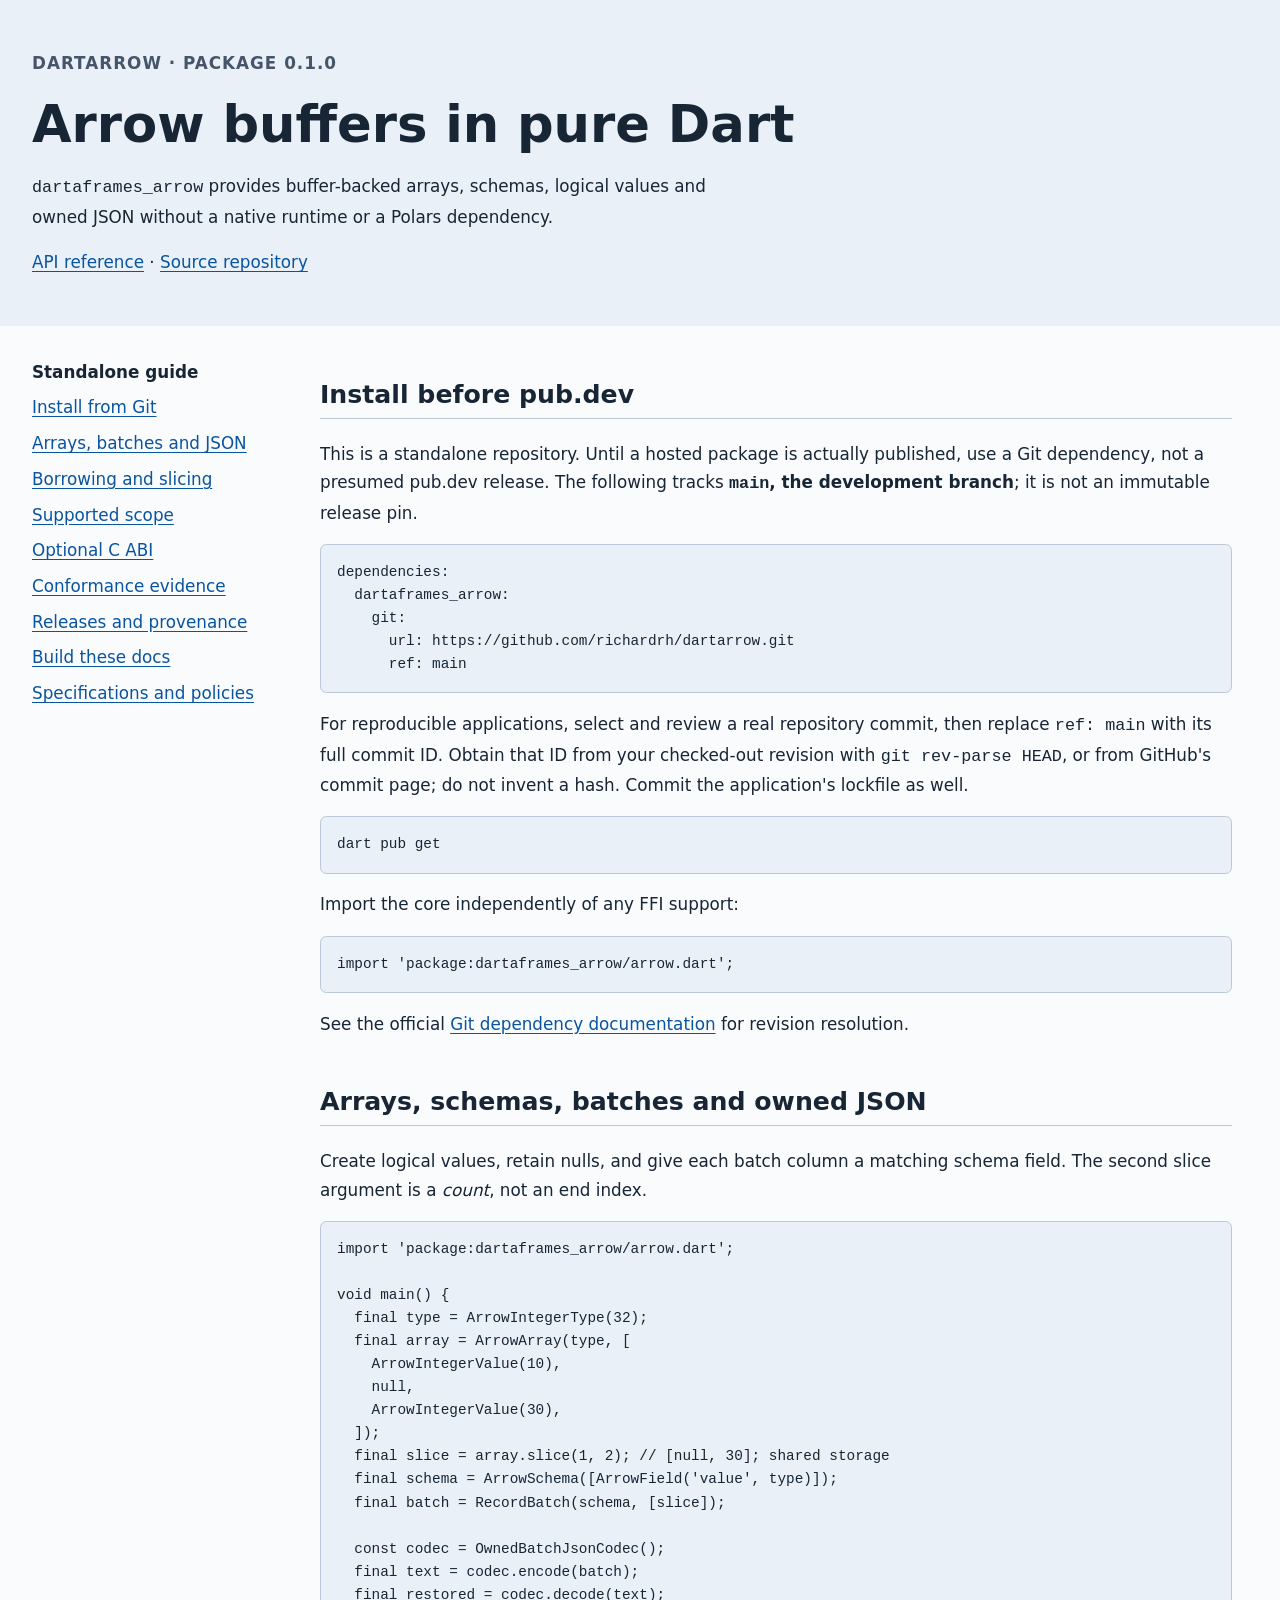
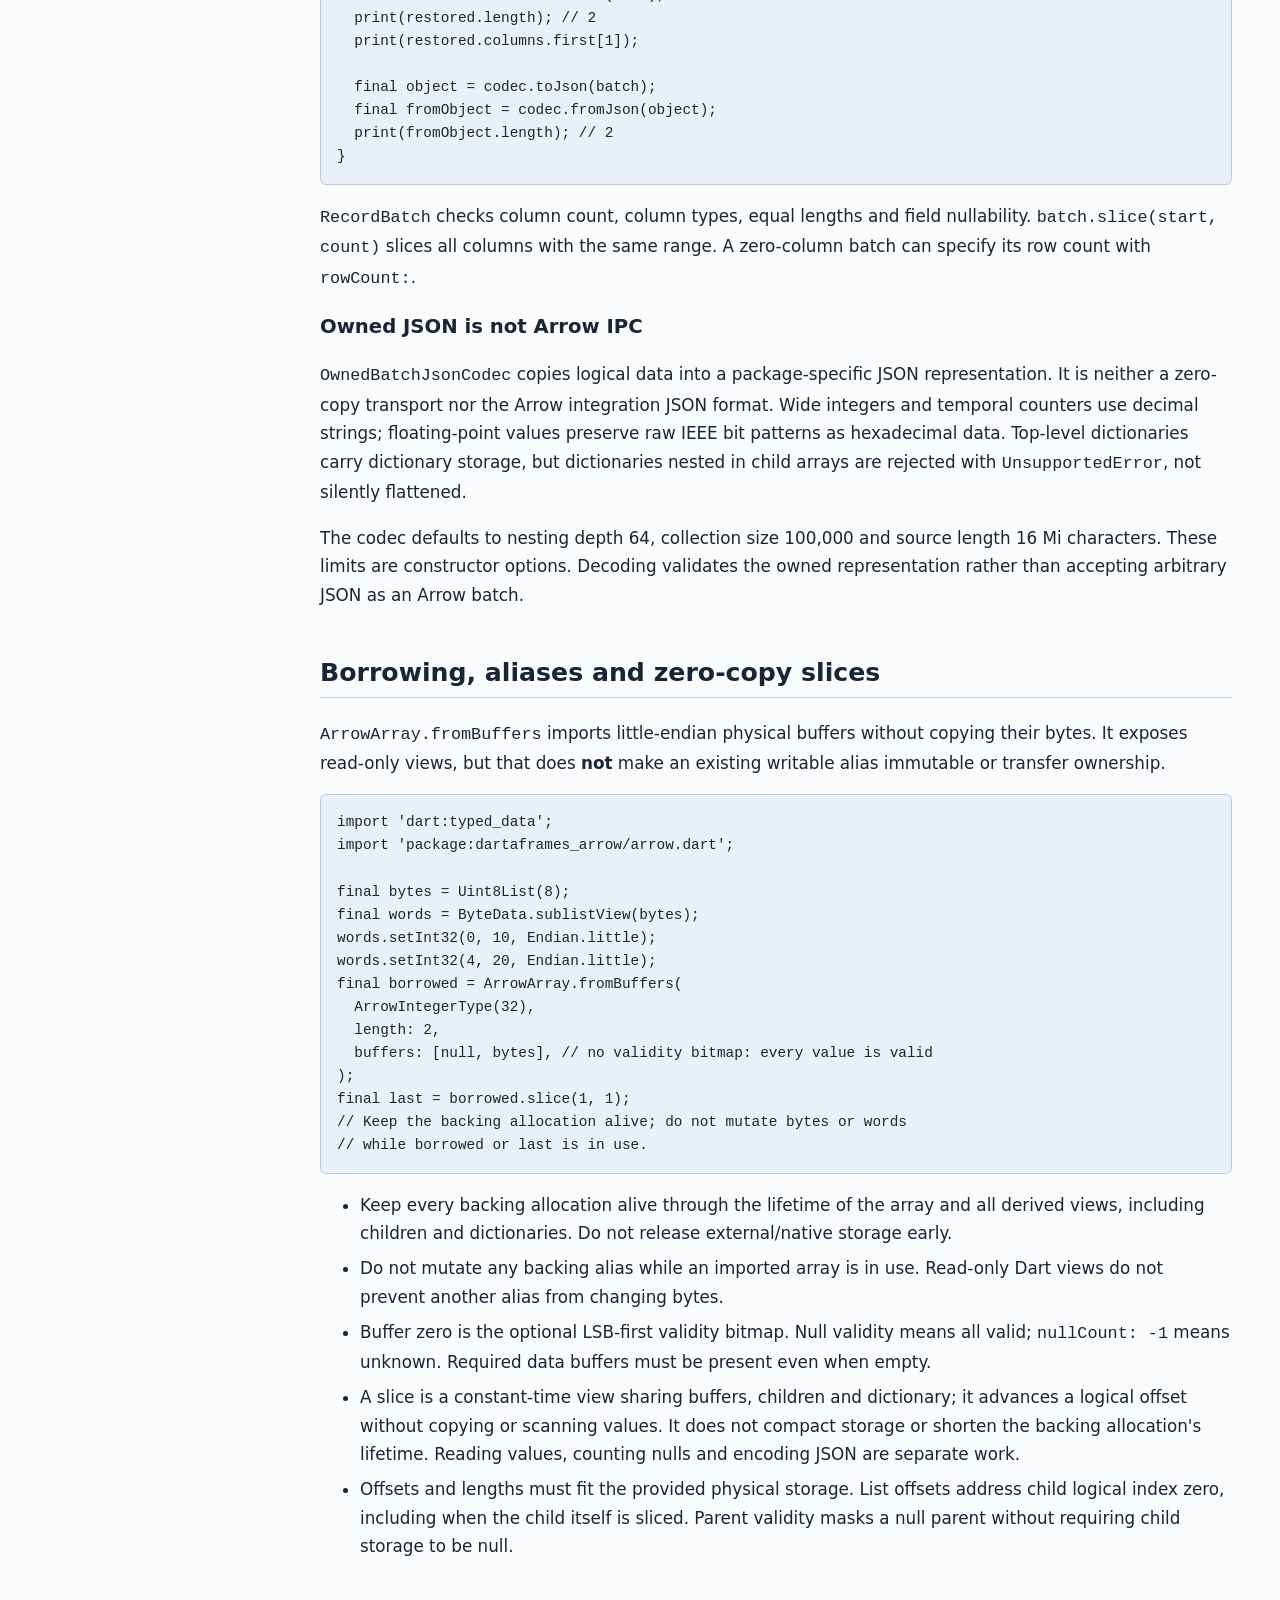
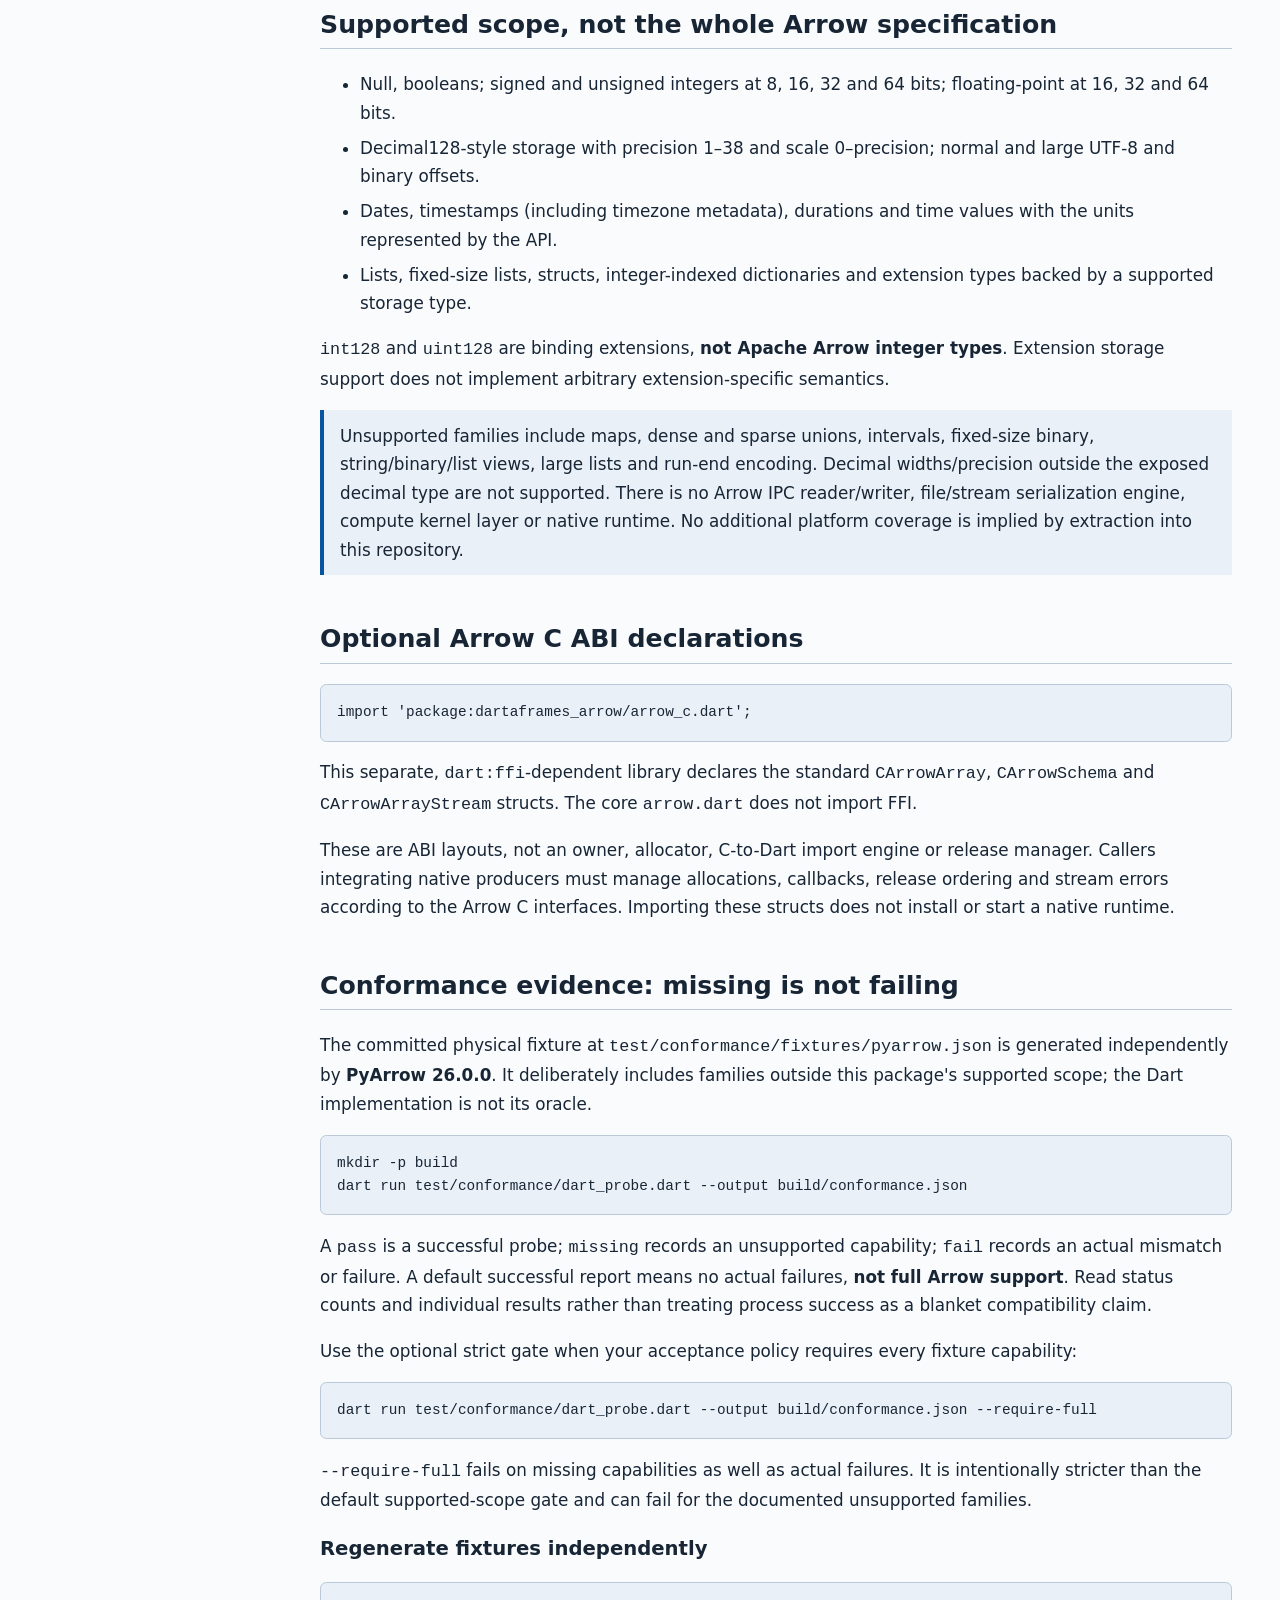
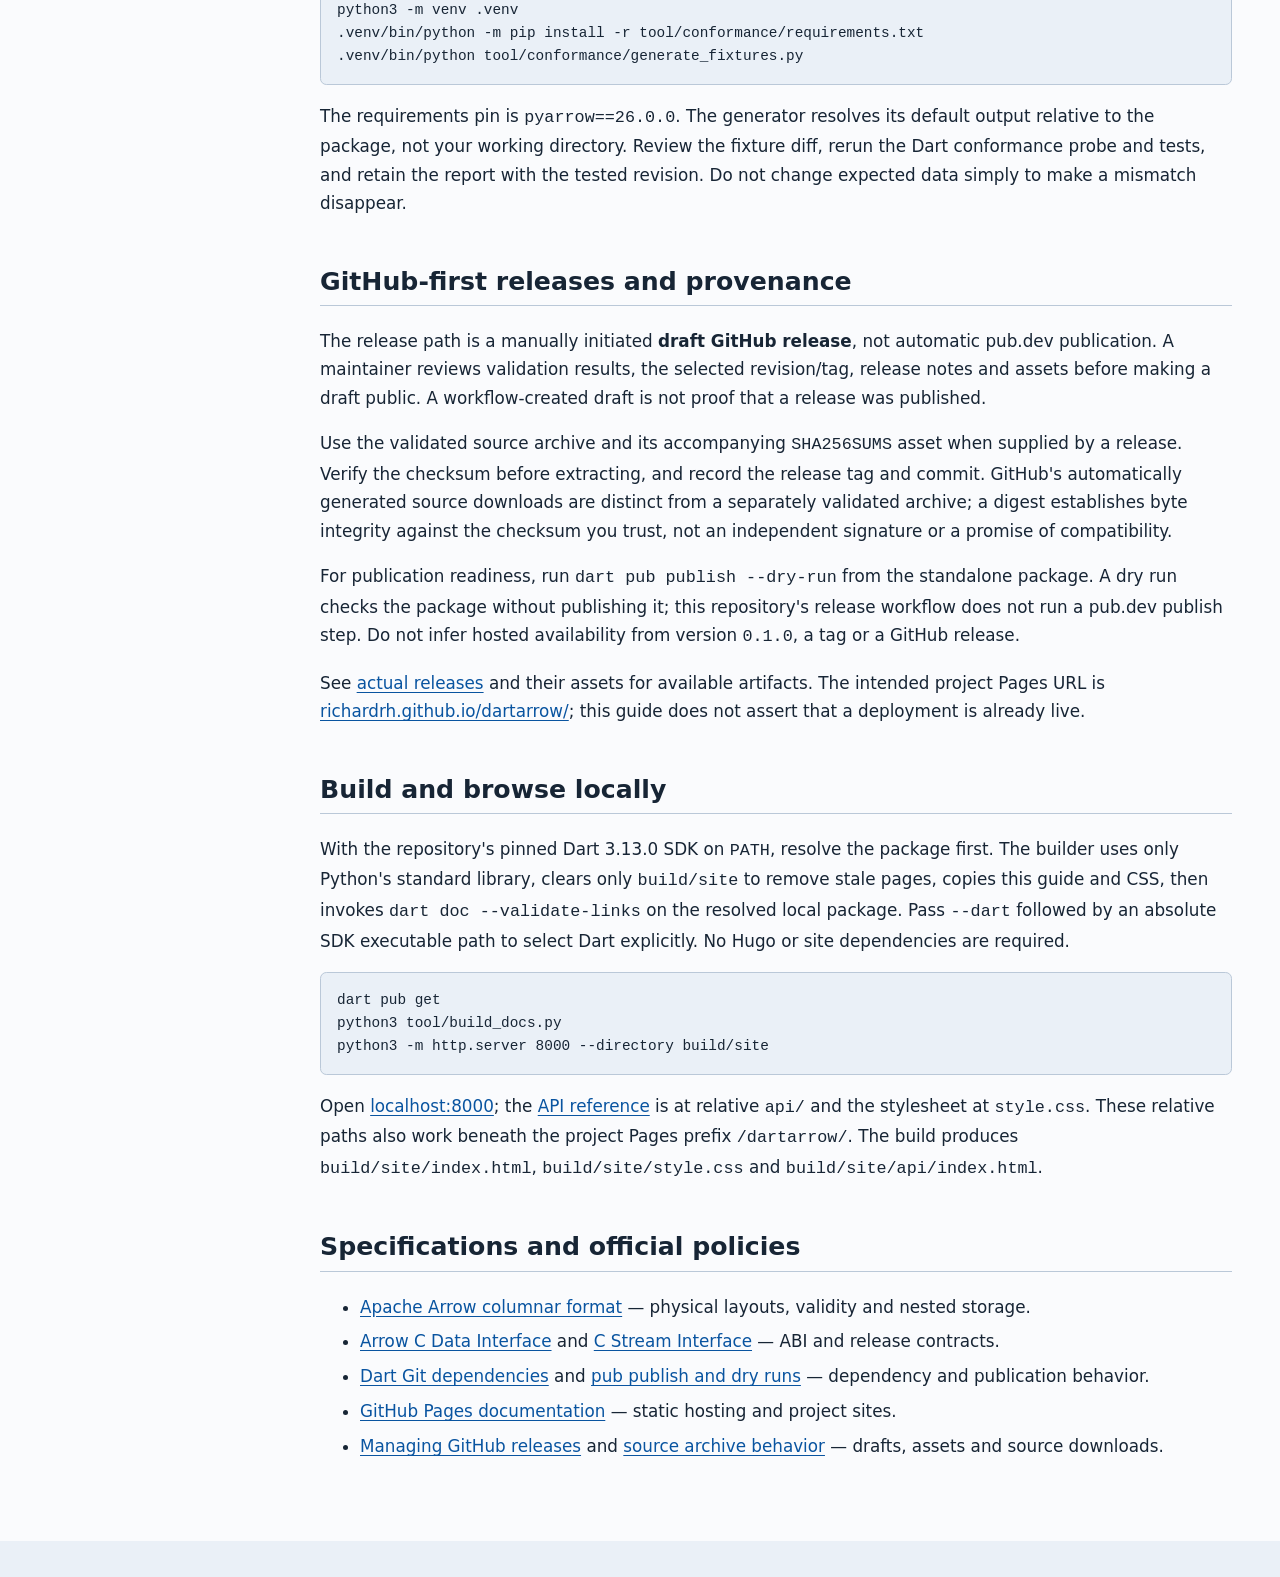
==== doc/site/index.html @ 5a1c33d8 "Prepare standalone Arrow package, conformance, docs and GitHub delivery" ====
<!doctype html>
<html lang="en">
<head>
  <meta charset="utf-8">
  <meta name="viewport" content="width=device-width, initial-scale=1">
  <meta name="description" content="Install and use dartaframes_arrow: pure Dart Arrow buffers, schemas, record batches, slices and owned JSON, with explicit interoperability limits.">
  <title>dartaframes_arrow — standalone guide</title>
  <link rel="stylesheet" href="style.css">
</head>
<body>
<a class="skip" href="#main">Skip to content</a>
<header>
  <p class="eyebrow">dartarrow · package 0.1.0</p>
  <h1>Arrow buffers in pure Dart</h1>
  <p><code>dartaframes_arrow</code> provides buffer-backed arrays, schemas, logical values and owned JSON without a native runtime or a Polars dependency.</p>
  <p><a href="api/">API reference</a> · <a href="https://github.com/richardrh/dartarrow">Source repository</a></p>
</header>
<div class="layout">
<nav aria-label="Guide sections">
  <strong>Standalone guide</strong>
  <ul>
    <li><a href="#install">Install from Git</a></li>
    <li><a href="#usage">Arrays, batches and JSON</a></li>
    <li><a href="#memory">Borrowing and slicing</a></li>
    <li><a href="#types">Supported scope</a></li>
    <li><a href="#abi">Optional C ABI</a></li>
    <li><a href="#conformance">Conformance evidence</a></li>
    <li><a href="#release">Releases and provenance</a></li>
    <li><a href="#docs">Build these docs</a></li>
    <li><a href="#sources">Specifications and policies</a></li>
  </ul>
</nav>
<main id="main">
<section id="install">
<h2>Install before pub.dev</h2>
<p>This is a standalone repository. Until a hosted package is actually published, use a Git dependency, not a presumed pub.dev release. The following tracks <strong><code>main</code>, the development branch</strong>; it is not an immutable release pin.</p>
<pre><code>dependencies:
  dartaframes_arrow:
    git:
      url: https://github.com/richardrh/dartarrow.git
      ref: main</code></pre>
<p>For reproducible applications, select and review a real repository commit, then replace <code>ref: main</code> with its full commit ID. Obtain that ID from your checked-out revision with <code>git rev-parse HEAD</code>, or from GitHub's commit page; do not invent a hash. Commit the application's lockfile as well.</p>
<pre><code>dart pub get</code></pre>
<p>Import the core independently of any FFI support:</p>
<pre><code>import 'package:dartaframes_arrow/arrow.dart';</code></pre>
<p>See the official <a href="https://dart.dev/tools/pub/dependencies#git-packages">Git dependency documentation</a> for revision resolution.</p>
</section>
<section id="usage">
<h2>Arrays, schemas, batches and owned JSON</h2>
<p>Create logical values, retain nulls, and give each batch column a matching schema field. The second slice argument is a <em>count</em>, not an end index.</p>
<pre><code>import 'package:dartaframes_arrow/arrow.dart';

void main() {
  final type = ArrowIntegerType(32);
  final array = ArrowArray(type, [
    ArrowIntegerValue(10),
    null,
    ArrowIntegerValue(30),
  ]);
  final slice = array.slice(1, 2); // [null, 30]; shared storage
  final schema = ArrowSchema([ArrowField('value', type)]);
  final batch = RecordBatch(schema, [slice]);

  const codec = OwnedBatchJsonCodec();
  final text = codec.encode(batch);
  final restored = codec.decode(text);
  print(restored.length); // 2
  print(restored.columns.first[1]);

  final object = codec.toJson(batch);
  final fromObject = codec.fromJson(object);
  print(fromObject.length); // 2
}</code></pre>
<p><code>RecordBatch</code> checks column count, column types, equal lengths and field nullability. <code>batch.slice(start, count)</code> slices all columns with the same range. A zero-column batch can specify its row count with <code>rowCount:</code>.</p>
<h3>Owned JSON is not Arrow IPC</h3>
<p><code>OwnedBatchJsonCodec</code> copies logical data into a package-specific JSON representation. It is neither a zero-copy transport nor the Arrow integration JSON format. Wide integers and temporal counters use decimal strings; floating-point values preserve raw IEEE bit patterns as hexadecimal data. Top-level dictionaries carry dictionary storage, but dictionaries nested in child arrays are rejected with <code>UnsupportedError</code>, not silently flattened.</p>
<p>The codec defaults to nesting depth 64, collection size 100,000 and source length 16 Mi characters. These limits are constructor options. Decoding validates the owned representation rather than accepting arbitrary JSON as an Arrow batch.</p>
</section>
<section id="memory">
<h2>Borrowing, aliases and zero-copy slices</h2>
<p><code>ArrowArray.fromBuffers</code> imports little-endian physical buffers without copying their bytes. It exposes read-only views, but that does <strong>not</strong> make an existing writable alias immutable or transfer ownership.</p>
<pre><code>import 'dart:typed_data';
import 'package:dartaframes_arrow/arrow.dart';

final bytes = Uint8List(8);
final words = ByteData.sublistView(bytes);
words.setInt32(0, 10, Endian.little);
words.setInt32(4, 20, Endian.little);
final borrowed = ArrowArray.fromBuffers(
  ArrowIntegerType(32),
  length: 2,
  buffers: [null, bytes], // no validity bitmap: every value is valid
);
final last = borrowed.slice(1, 1);
// Keep the backing allocation alive; do not mutate bytes or words
// while borrowed or last is in use.</code></pre>
<ul>
<li>Keep every backing allocation alive through the lifetime of the array and all derived views, including children and dictionaries. Do not release external/native storage early.</li>
<li>Do not mutate any backing alias while an imported array is in use. Read-only Dart views do not prevent another alias from changing bytes.</li>
<li>Buffer zero is the optional LSB-first validity bitmap. Null validity means all valid; <code>nullCount: -1</code> means unknown. Required data buffers must be present even when empty.</li>
<li>A slice is a constant-time view sharing buffers, children and dictionary; it advances a logical offset without copying or scanning values. It does not compact storage or shorten the backing allocation's lifetime. Reading values, counting nulls and encoding JSON are separate work.</li>
<li>Offsets and lengths must fit the provided physical storage. List offsets address child logical index zero, including when the child itself is sliced. Parent validity masks a null parent without requiring child storage to be null.</li>
</ul>
</section>
<section id="types">
<h2>Supported scope, not the whole Arrow specification</h2>
<ul>
<li>Null, booleans; signed and unsigned integers at 8, 16, 32 and 64 bits; floating-point at 16, 32 and 64 bits.</li>
<li>Decimal128-style storage with precision 1–38 and scale 0–precision; normal and large UTF-8 and binary offsets.</li>
<li>Dates, timestamps (including timezone metadata), durations and time values with the units represented by the API.</li>
<li>Lists, fixed-size lists, structs, integer-indexed dictionaries and extension types backed by a supported storage type.</li>
</ul>
<p><code>int128</code> and <code>uint128</code> are binding extensions, <strong>not Apache Arrow integer types</strong>. Extension storage support does not implement arbitrary extension-specific semantics.</p>
<p class="note">Unsupported families include maps, dense and sparse unions, intervals, fixed-size binary, string/binary/list views, large lists and run-end encoding. Decimal widths/precision outside the exposed decimal type are not supported. There is no Arrow IPC reader/writer, file/stream serialization engine, compute kernel layer or native runtime. No additional platform coverage is implied by extraction into this repository.</p>
</section>
<section id="abi">
<h2>Optional Arrow C ABI declarations</h2>
<pre><code>import 'package:dartaframes_arrow/arrow_c.dart';</code></pre>
<p>This separate, <code>dart:ffi</code>-dependent library declares the standard <code>CArrowArray</code>, <code>CArrowSchema</code> and <code>CArrowArrayStream</code> structs. The core <code>arrow.dart</code> does not import FFI.</p>
<p>These are ABI layouts, not an owner, allocator, C-to-Dart import engine or release manager. Callers integrating native producers must manage allocations, callbacks, release ordering and stream errors according to the Arrow C interfaces. Importing these structs does not install or start a native runtime.</p>
</section>
<section id="conformance">
<h2>Conformance evidence: missing is not failing</h2>
<p>The committed physical fixture at <code>test/conformance/fixtures/pyarrow.json</code> is generated independently by <strong>PyArrow 26.0.0</strong>. It deliberately includes families outside this package's supported scope; the Dart implementation is not its oracle.</p>
<pre><code>mkdir -p build
dart run test/conformance/dart_probe.dart --output build/conformance.json</code></pre>
<p>A <code>pass</code> is a successful probe; <code>missing</code> records an unsupported capability; <code>fail</code> records an actual mismatch or failure. A default successful report means no actual failures, <strong>not full Arrow support</strong>. Read status counts and individual results rather than treating process success as a blanket compatibility claim.</p>
<p>Use the optional strict gate when your acceptance policy requires every fixture capability:</p>
<pre><code>dart run test/conformance/dart_probe.dart --output build/conformance.json --require-full</code></pre>
<p><code>--require-full</code> fails on missing capabilities as well as actual failures. It is intentionally stricter than the default supported-scope gate and can fail for the documented unsupported families.</p>
<h3>Regenerate fixtures independently</h3>
<pre><code>python3 -m venv .venv
.venv/bin/python -m pip install -r tool/conformance/requirements.txt
.venv/bin/python tool/conformance/generate_fixtures.py</code></pre>
<p>The requirements pin is <code>pyarrow==26.0.0</code>. The generator resolves its default output relative to the package, not your working directory. Review the fixture diff, rerun the Dart conformance probe and tests, and retain the report with the tested revision. Do not change expected data simply to make a mismatch disappear.</p>
</section>
<section id="release">
<h2>GitHub-first releases and provenance</h2>
<p>The release path is a manually initiated <strong>draft GitHub release</strong>, not automatic pub.dev publication. A maintainer reviews validation results, the selected revision/tag, release notes and assets before making a draft public. A workflow-created draft is not proof that a release was published.</p>
<p>Use the validated source archive and its accompanying <code>SHA256SUMS</code> asset when supplied by a release. Verify the checksum before extracting, and record the release tag and commit. GitHub's automatically generated source downloads are distinct from a separately validated archive; a digest establishes byte integrity against the checksum you trust, not an independent signature or a promise of compatibility.</p>
<p>For publication readiness, run <code>dart pub publish --dry-run</code> from the standalone package. A dry run checks the package without publishing it; this repository's release workflow does not run a pub.dev publish step. Do not infer hosted availability from version <code>0.1.0</code>, a tag or a GitHub release.</p>
<p>See <a href="https://github.com/richardrh/dartarrow/releases">actual releases</a> and their assets for available artifacts. The intended project Pages URL is <a href="https://richardrh.github.io/dartarrow/">richardrh.github.io/dartarrow/</a>; this guide does not assert that a deployment is already live.</p>
</section>
<section id="docs">
<h2>Build and browse locally</h2>
<p>With the repository's pinned Dart 3.13.0 SDK on <code>PATH</code>, resolve the package first. The builder uses only Python's standard library, clears only <code>build/site</code> to remove stale pages, copies this guide and CSS, then invokes <code>dart doc --validate-links</code> on the resolved local package. Pass <code>--dart</code> followed by an absolute SDK executable path to select Dart explicitly. No Hugo or site dependencies are required.</p>
<pre><code>dart pub get
python3 tool/build_docs.py
python3 -m http.server 8000 --directory build/site</code></pre>
<p>Open <a href="http://localhost:8000/">localhost:8000</a>; the <a href="api/">API reference</a> is at relative <code>api/</code> and the stylesheet at <code>style.css</code>. These relative paths also work beneath the project Pages prefix <code>/dartarrow/</code>. The build produces <code>build/site/index.html</code>, <code>build/site/style.css</code> and <code>build/site/api/index.html</code>.</p>
</section>
<section id="sources">
<h2>Specifications and official policies</h2>
<ul>
<li><a href="https://arrow.apache.org/docs/format/Columnar.html">Apache Arrow columnar format</a> — physical layouts, validity and nested storage.</li>
<li><a href="https://arrow.apache.org/docs/format/CDataInterface.html">Arrow C Data Interface</a> and <a href="https://arrow.apache.org/docs/format/CStreamInterface.html">C Stream Interface</a> — ABI and release contracts.</li>
<li><a href="https://dart.dev/tools/pub/dependencies#git-packages">Dart Git dependencies</a> and <a href="https://dart.dev/tools/pub/cmd/pub-lish">pub publish and dry runs</a> — dependency and publication behavior.</li>
<li><a href="https://docs.github.com/en/pages/getting-started-with-github-pages/about-github-pages">GitHub Pages documentation</a> — static hosting and project sites.</li>
<li><a href="https://docs.github.com/en/repositories/releasing-projects-on-github/managing-releases-in-a-repository">Managing GitHub releases</a> and <a href="https://docs.github.com/en/repositories/working-with-files/using-files/downloading-source-code-archives">source archive behavior</a> — drafts, assets and source downloads.</li>
</ul>
</section>
</main>
</div>
<footer>dartaframes_arrow · <a href="https://github.com/richardrh/dartarrow">Source and issue tracker</a> · <a href="api/">Generated API reference</a></footer>
</body>
</html>
---- doc/site/style.css ----
:root { color-scheme: light dark; --bg: #fafbfd; --fg: #172535; --muted: #45566a; --link: #0954a0; --panel: #eaf0f7; --border: #bac8d8; }
* { box-sizing: border-box; }
body { margin: 0; background: var(--bg); color: var(--fg); font: 1.05rem/1.7 system-ui, sans-serif; }
a { color: var(--link); text-underline-offset: .18em; }
a:hover { text-decoration-thickness: .15em; }
a:focus-visible { outline: 3px solid var(--link); outline-offset: 4px; }
.skip { position: absolute; left: 1rem; top: -5rem; padding: .5rem; background: var(--bg); }
.skip:focus { top: .5rem; }
header, footer { background: var(--panel); padding: 2rem max(1rem, calc((100% - 76rem) / 2)); }
header h1 { font-size: clamp(2rem, 5vw, 3.2rem); line-height: 1.2; margin: .3rem 0; overflow-wrap: anywhere; }
header p { max-width: 65ch; }
.eyebrow { color: var(--muted); font-weight: 650; letter-spacing: .06em; text-transform: uppercase; }
.layout { max-width: 78rem; padding: 2rem 1rem; margin: auto; display: grid; grid-template-columns: 15rem minmax(0, 1fr); gap: 3rem; }
nav { align-self: start; position: sticky; top: 1rem; }
nav ul { list-style: none; padding: 0; margin-top: .4rem; }
nav li { margin: .45rem 0; }
main { max-width: 57rem; min-width: 0; }
section { margin-bottom: 3rem; scroll-margin-top: 1rem; }
h2 { line-height: 1.3; border-bottom: 1px solid var(--border); padding-bottom: .4rem; }
h3 { line-height: 1.4; }
pre { background: var(--panel); border: 1px solid var(--border); border-radius: .4rem; padding: 1rem; overflow: auto; font-size: .9rem; line-height: 1.6; }
code { font-family: ui-monospace, monospace; overflow-wrap: anywhere; }
pre code { overflow-wrap: normal; }
.note { border-left: .3rem solid var(--link); padding: .7rem 1rem; background: var(--panel); }
li { margin-bottom: .4rem; }
footer { font-size: .95rem; }
@media (max-width: 52rem) { .layout { display: block; } nav { position: static; border-bottom: 1px solid var(--border); margin-bottom: 2rem; } nav ul { columns: 2; } }
@media (max-width: 30rem) { nav ul { columns: 1; } }
@media (prefers-color-scheme: dark) { :root { --bg: #111c28; --fg: #e6edf6; --muted: #b9c8db; --link: #8ec7ff; --panel: #1c2c3e; --border: #4b6178; } }
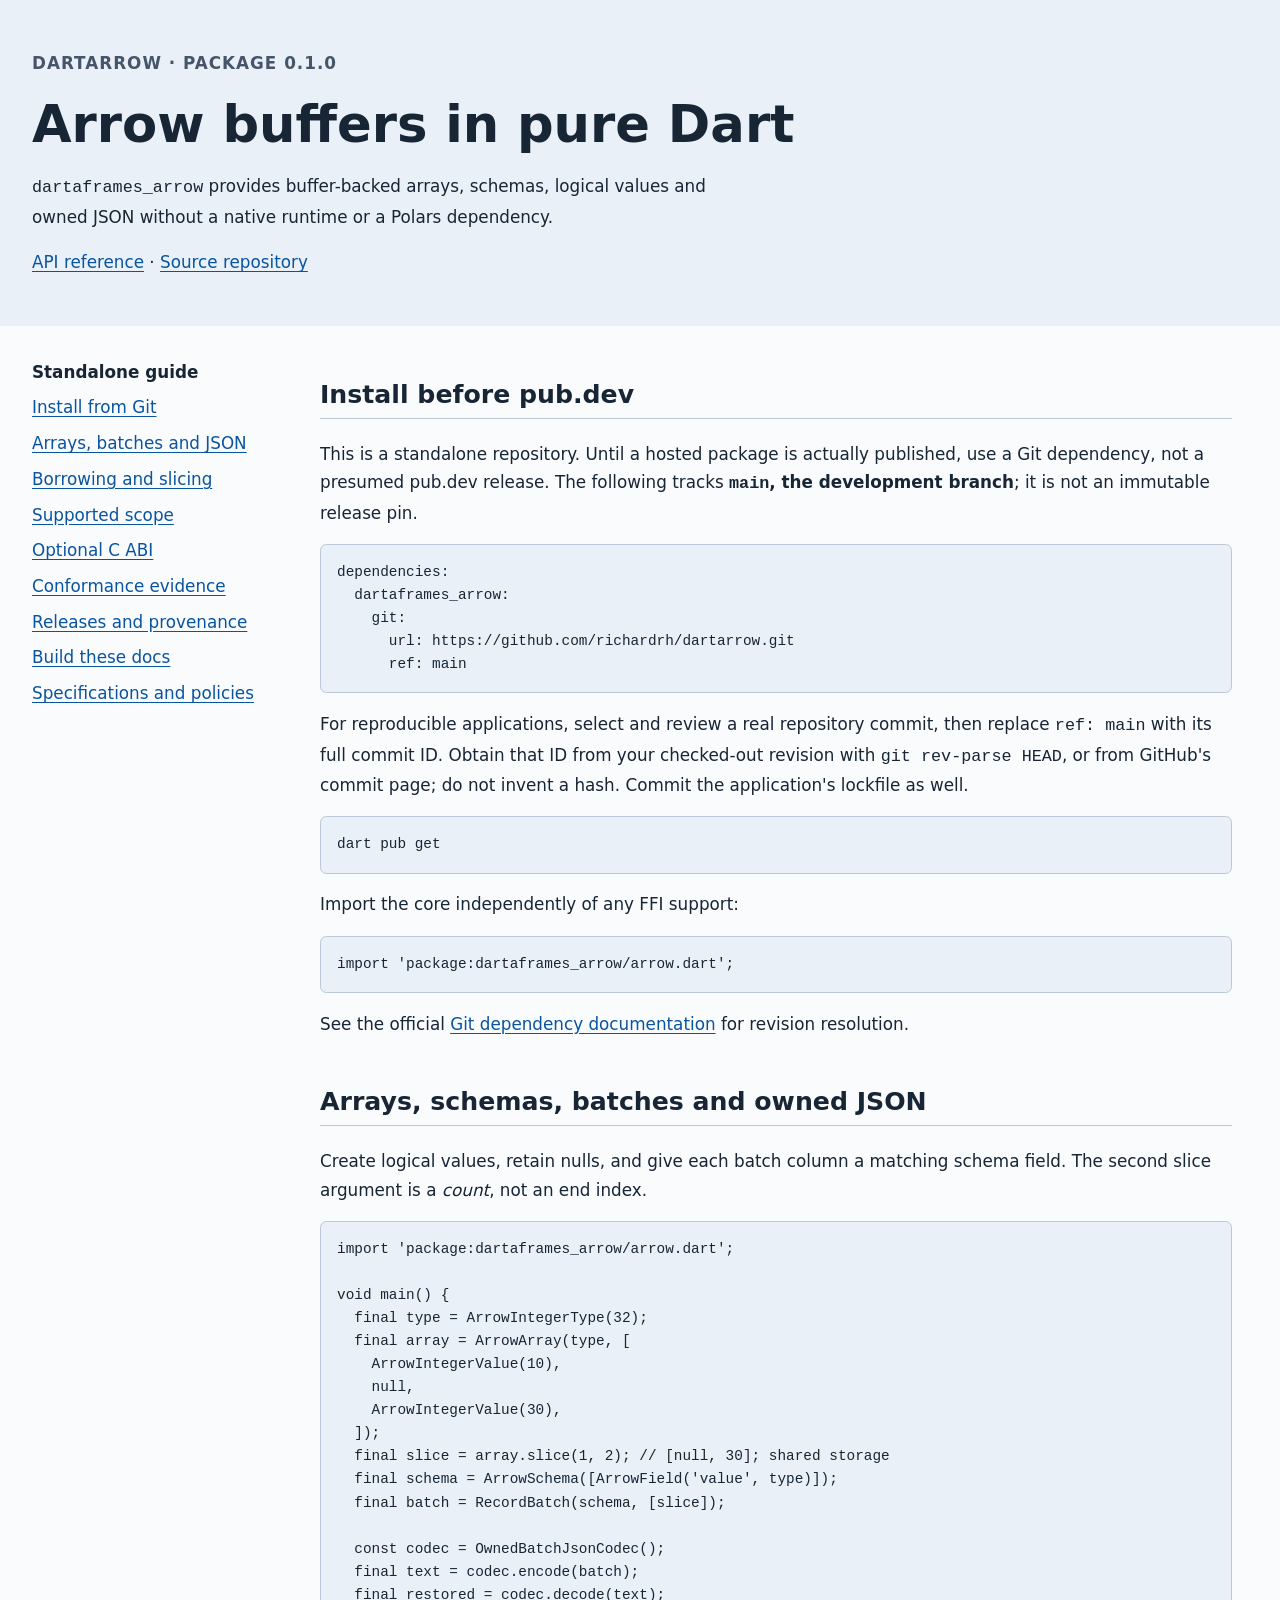
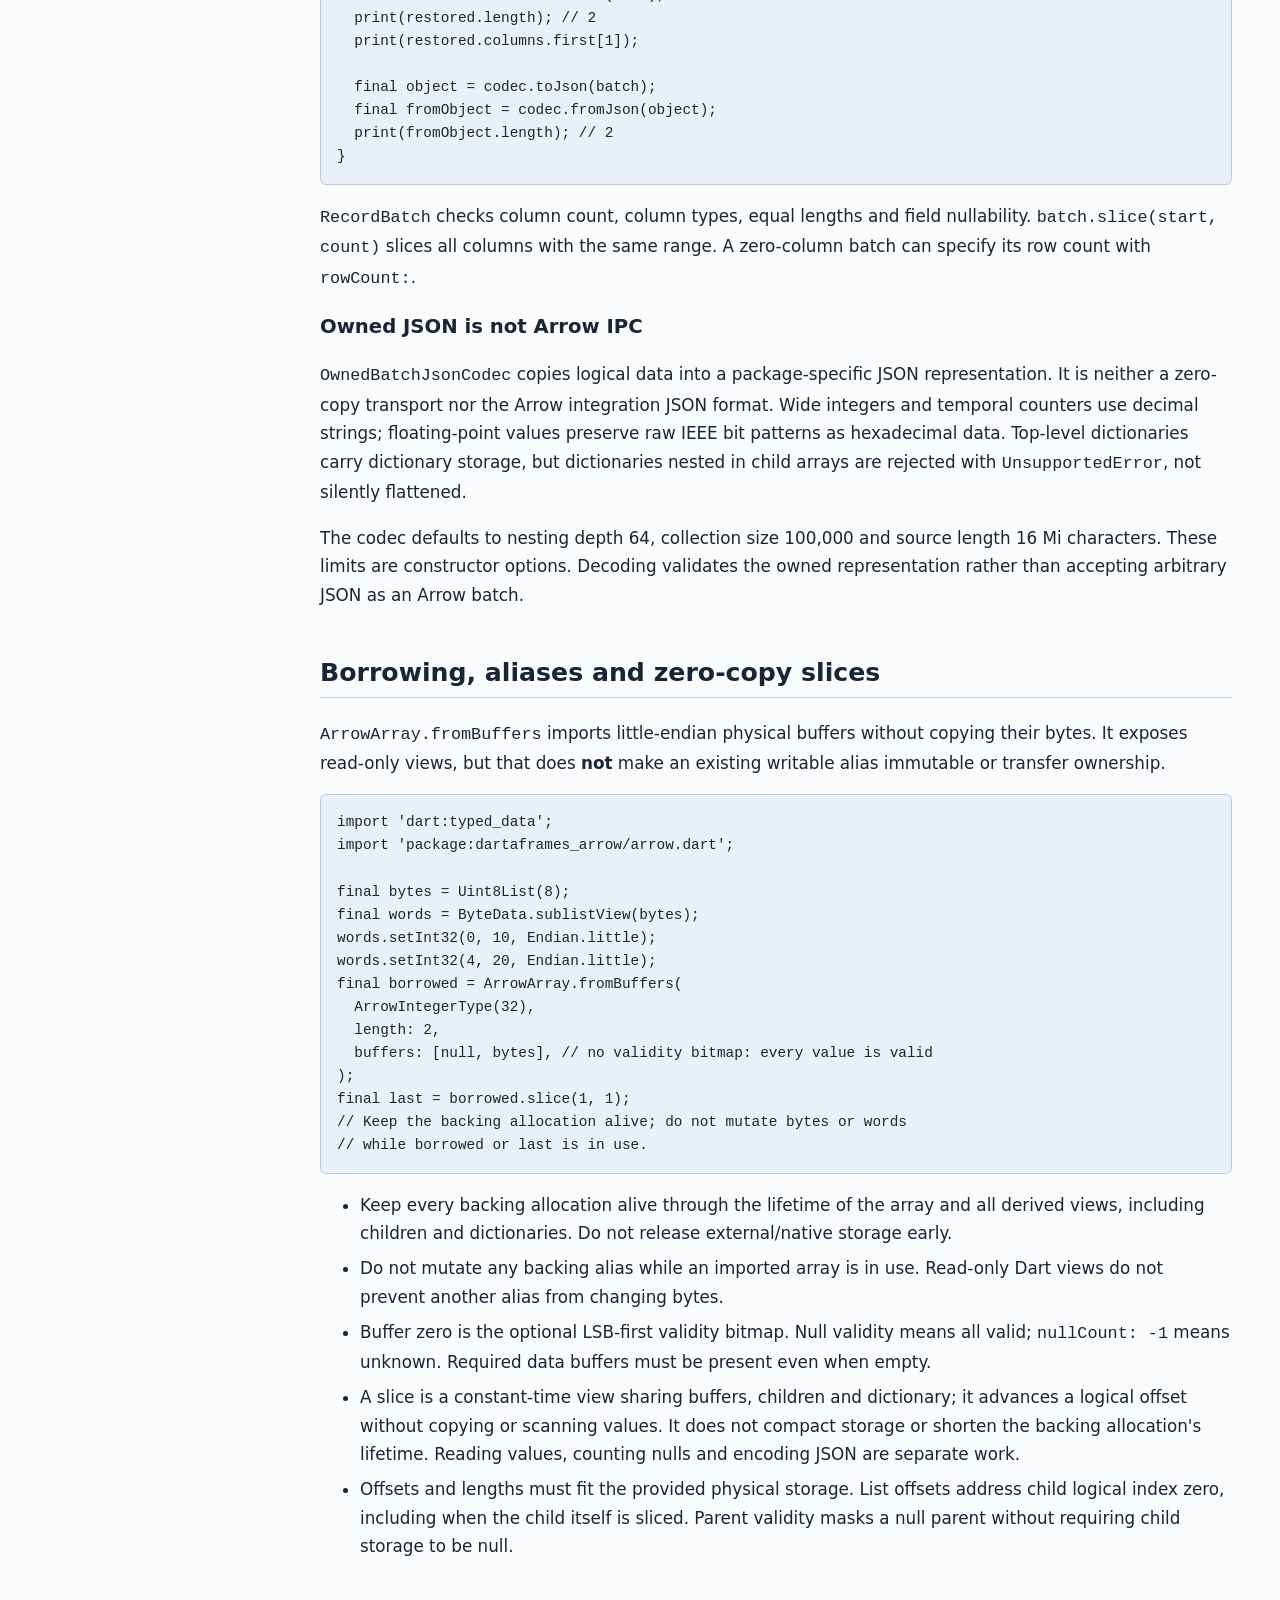
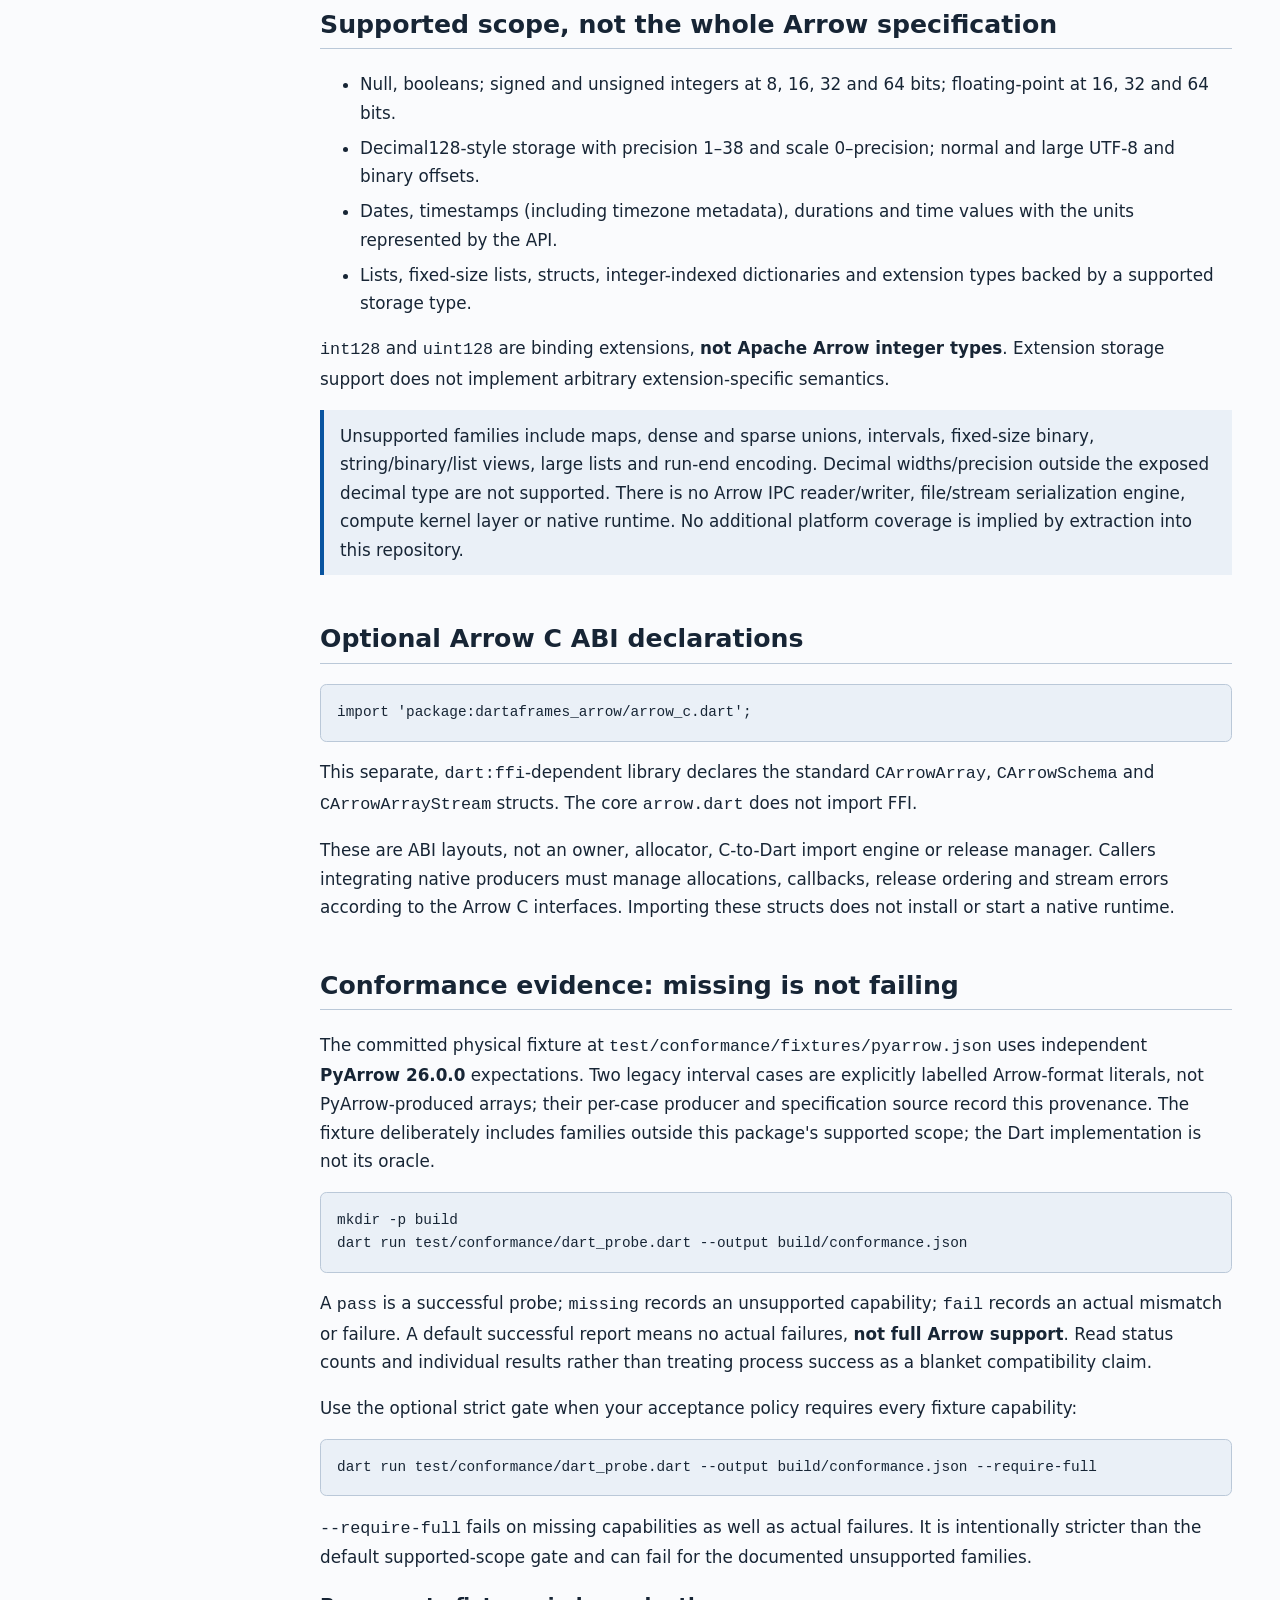
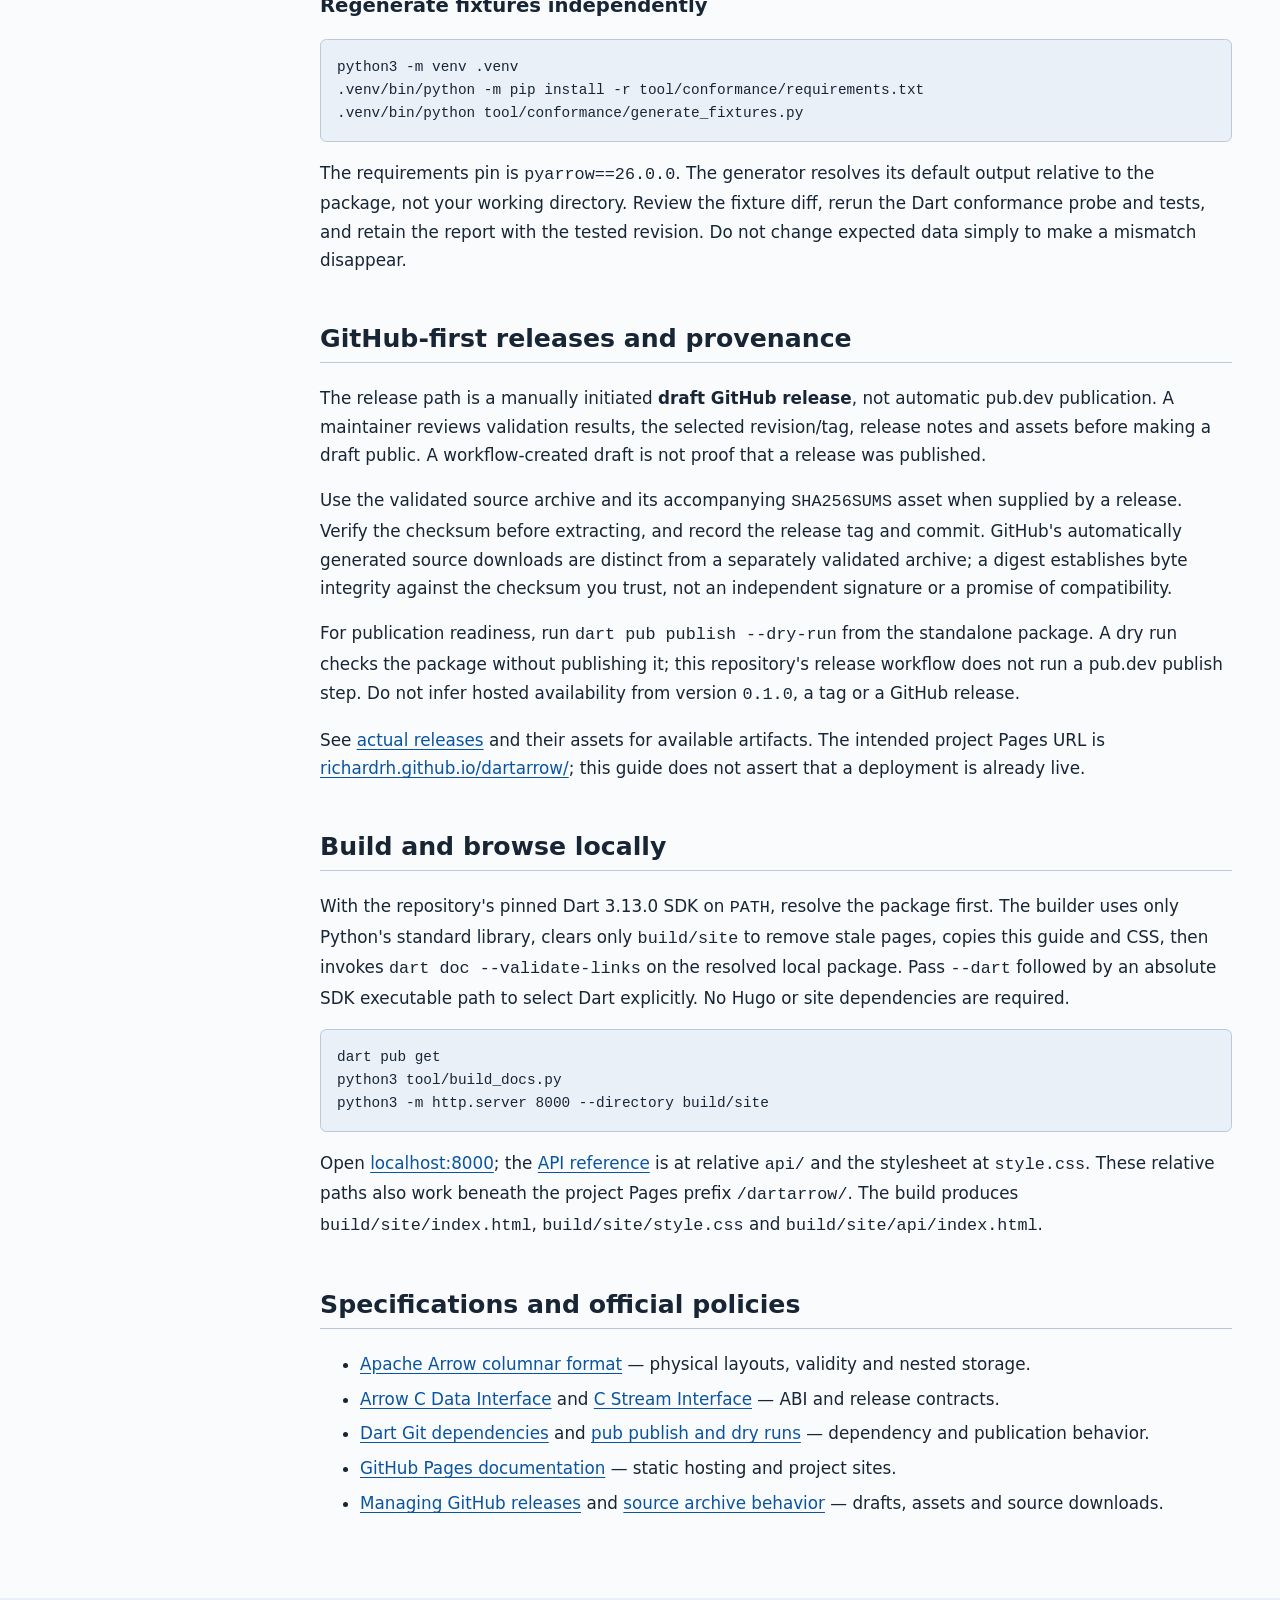
==== commit 0a4e5cec: "Clarify legacy interval conformance fixture provenance" ====
--- a/doc/site/index.html
+++ b/doc/site/index.html
@@ -121,7 +121,7 @@
 </section>
 <section id="conformance">
 <h2>Conformance evidence: missing is not failing</h2>
-<p>The committed physical fixture at <code>test/conformance/fixtures/pyarrow.json</code> is generated independently by <strong>PyArrow 26.0.0</strong>. It deliberately includes families outside this package's supported scope; the Dart implementation is not its oracle.</p>
+<p>The committed physical fixture at <code>test/conformance/fixtures/pyarrow.json</code> uses independent <strong>PyArrow 26.0.0</strong> expectations. Two legacy interval cases are explicitly labelled Arrow-format literals, not PyArrow-produced arrays; their per-case producer and specification source record this provenance. The fixture deliberately includes families outside this package's supported scope; the Dart implementation is not its oracle.</p>
 <pre><code>mkdir -p build
 dart run test/conformance/dart_probe.dart --output build/conformance.json</code></pre>
 <p>A <code>pass</code> is a successful probe; <code>missing</code> records an unsupported capability; <code>fail</code> records an actual mismatch or failure. A default successful report means no actual failures, <strong>not full Arrow support</strong>. Read status counts and individual results rather than treating process success as a blanket compatibility claim.</p>
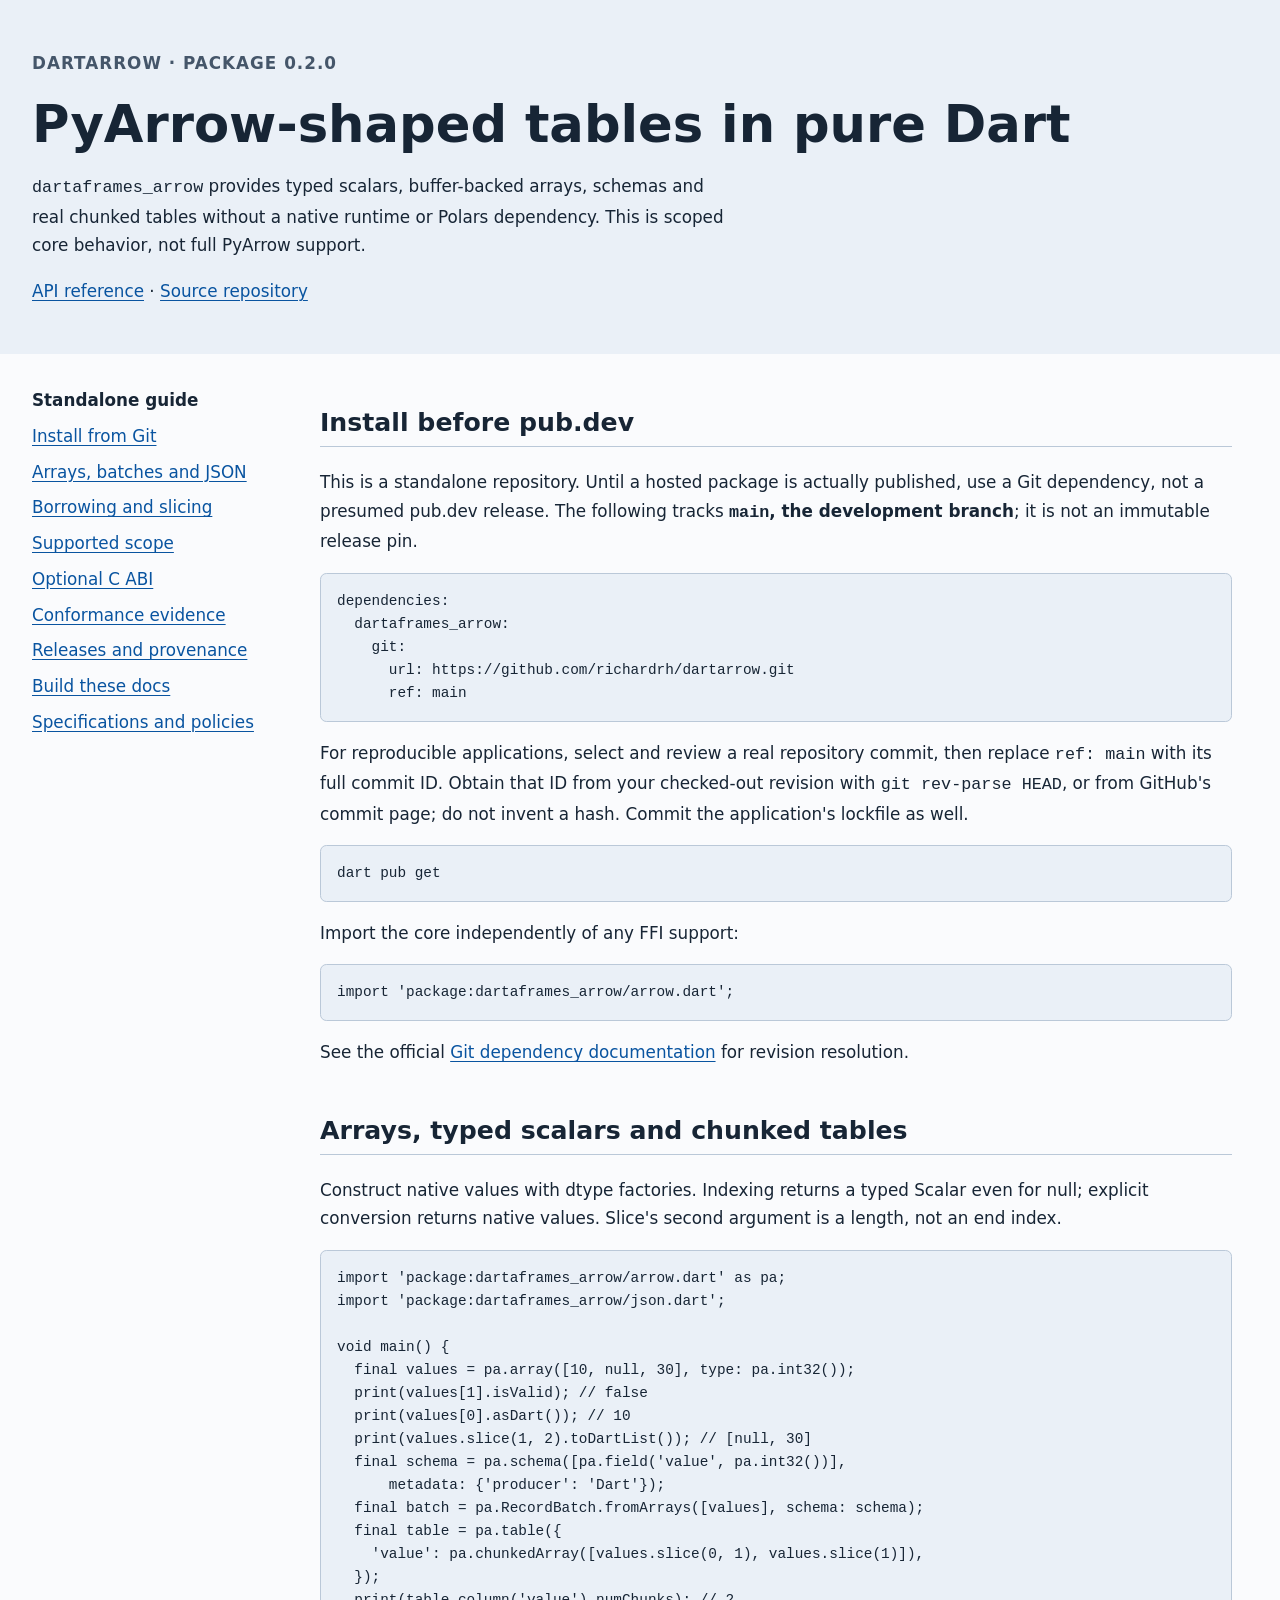
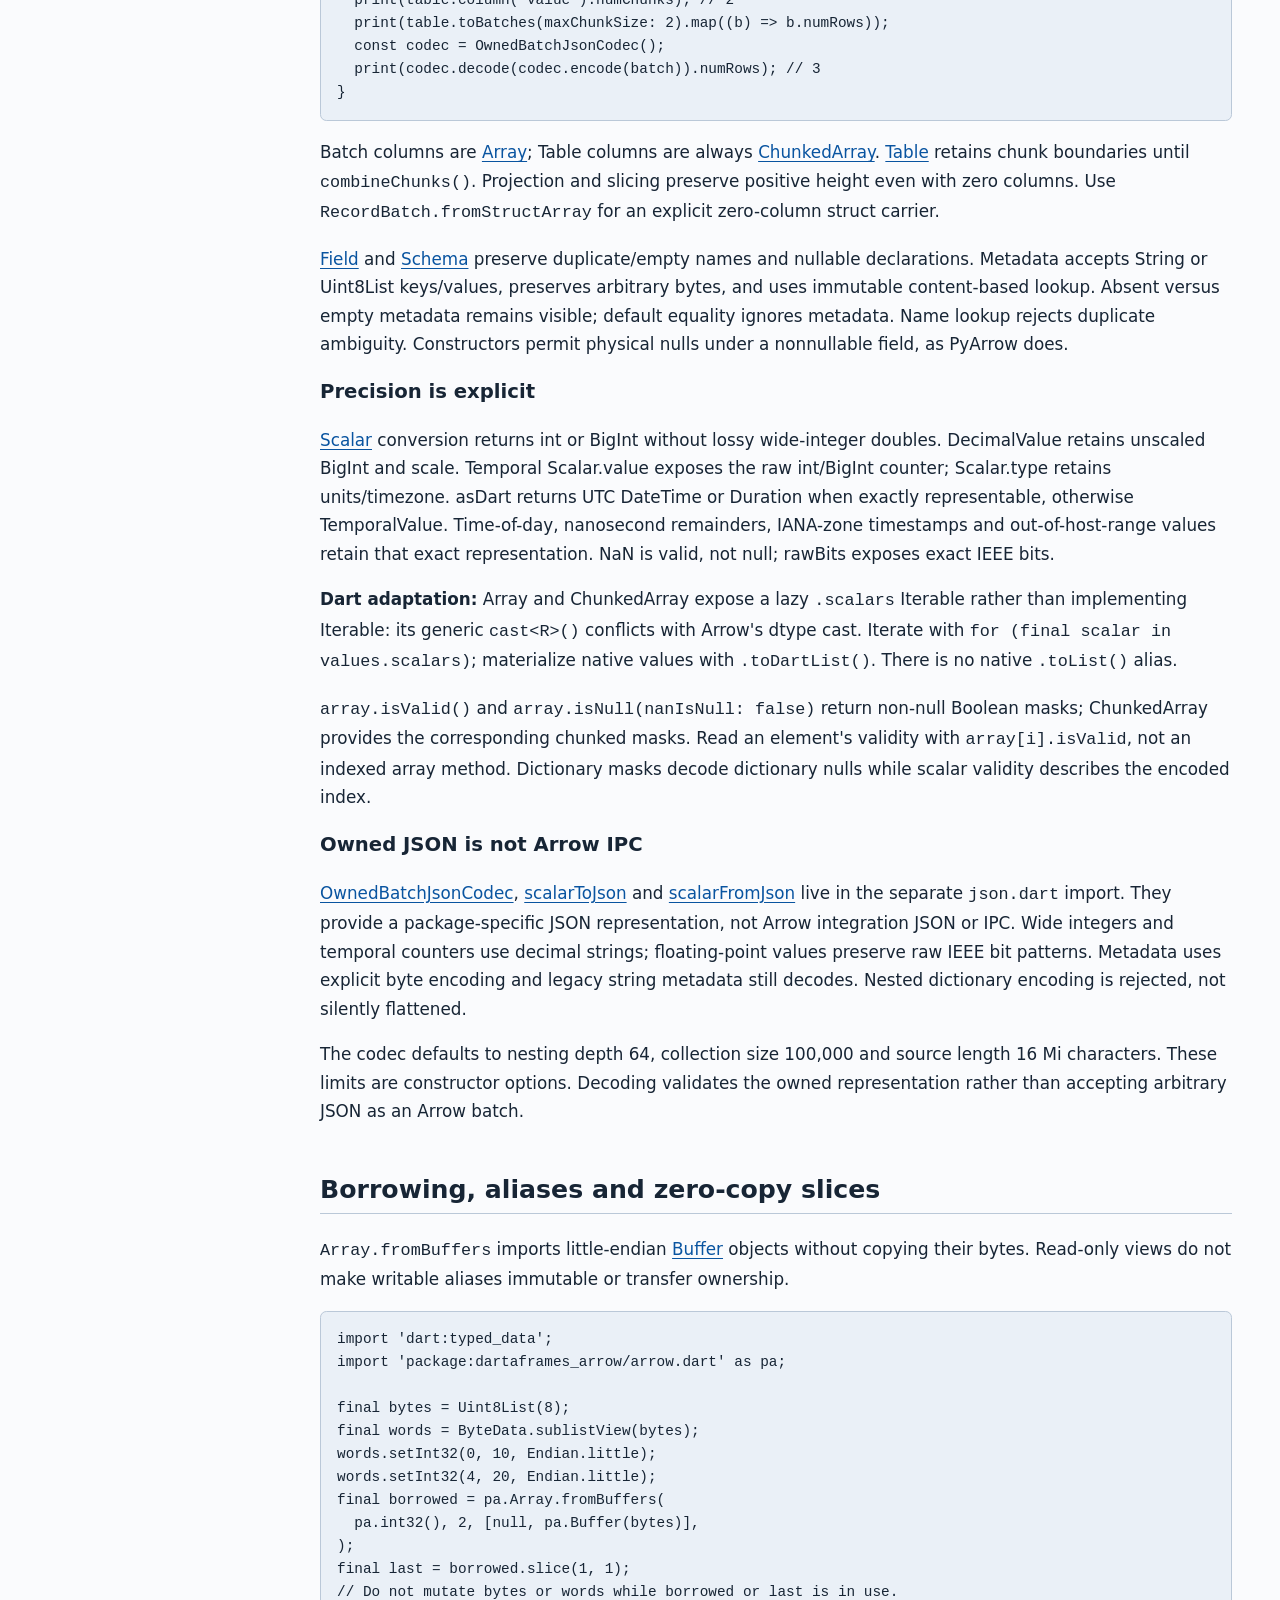
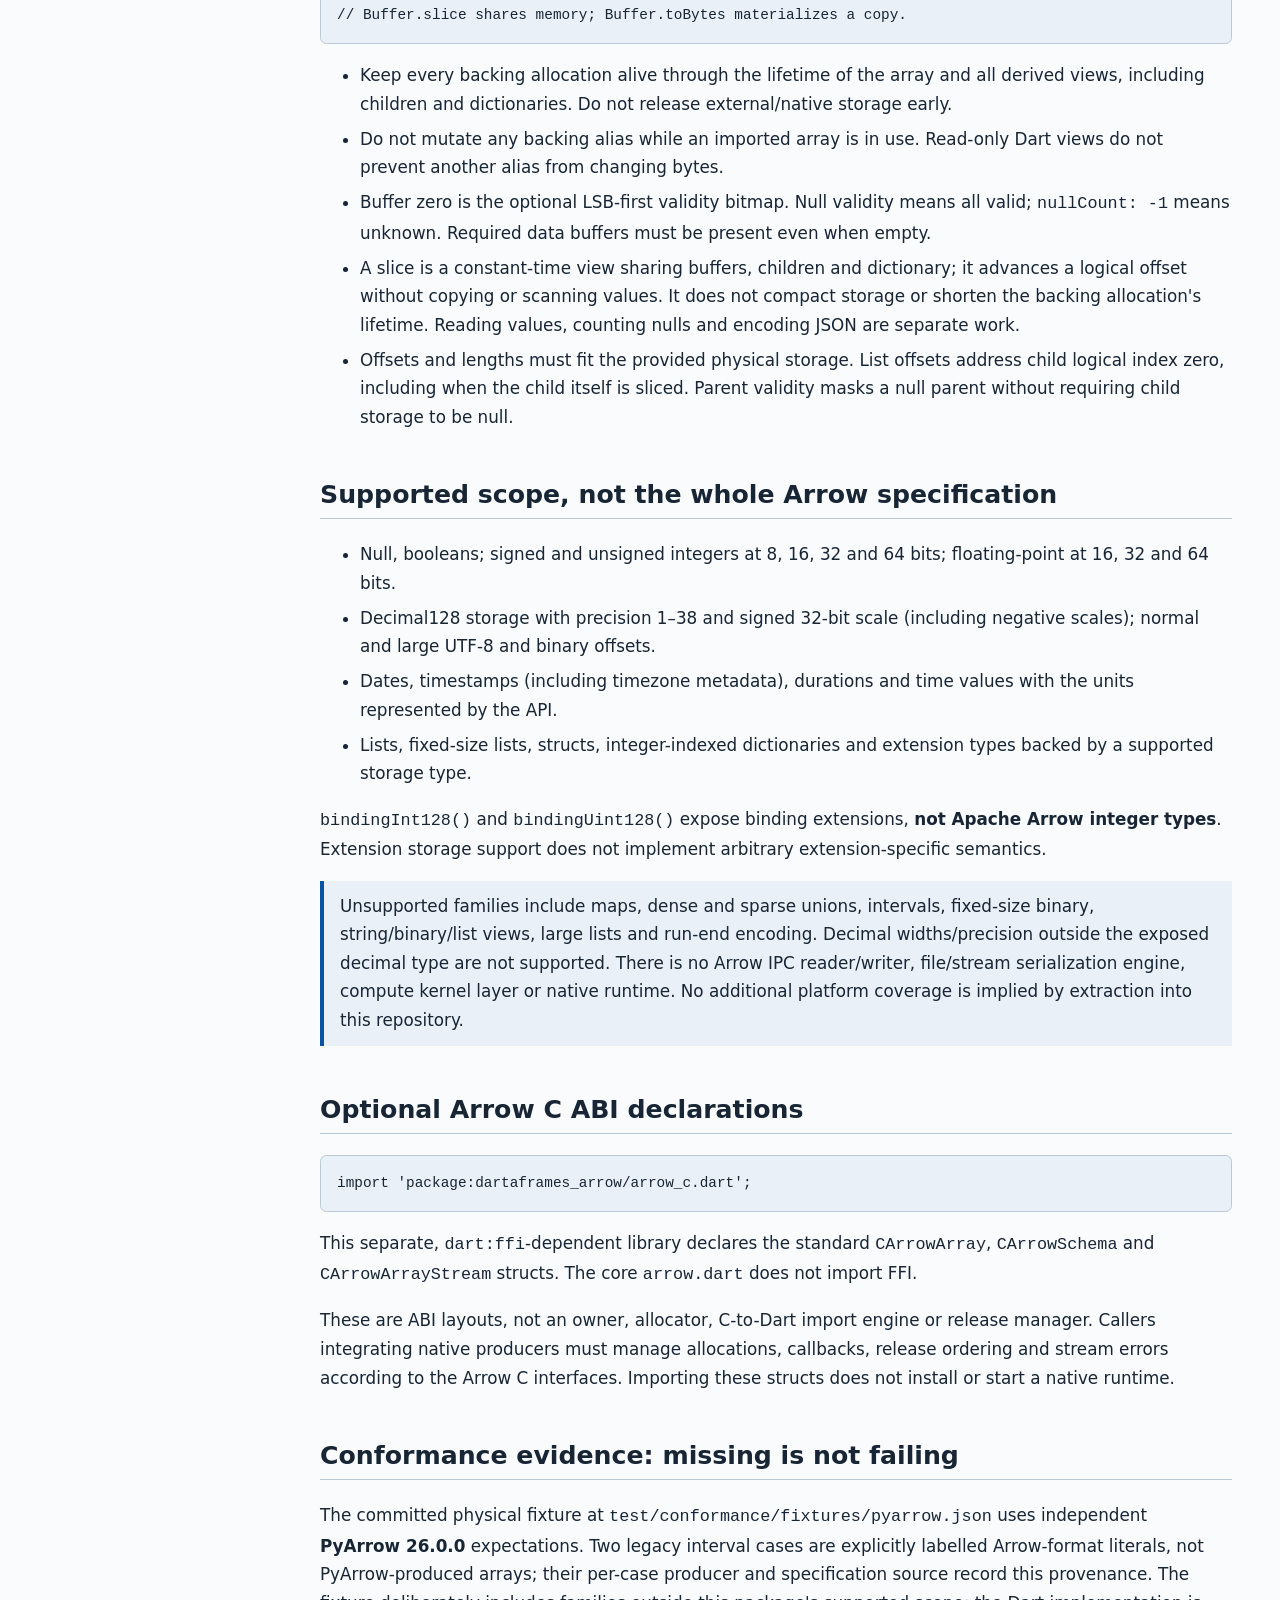
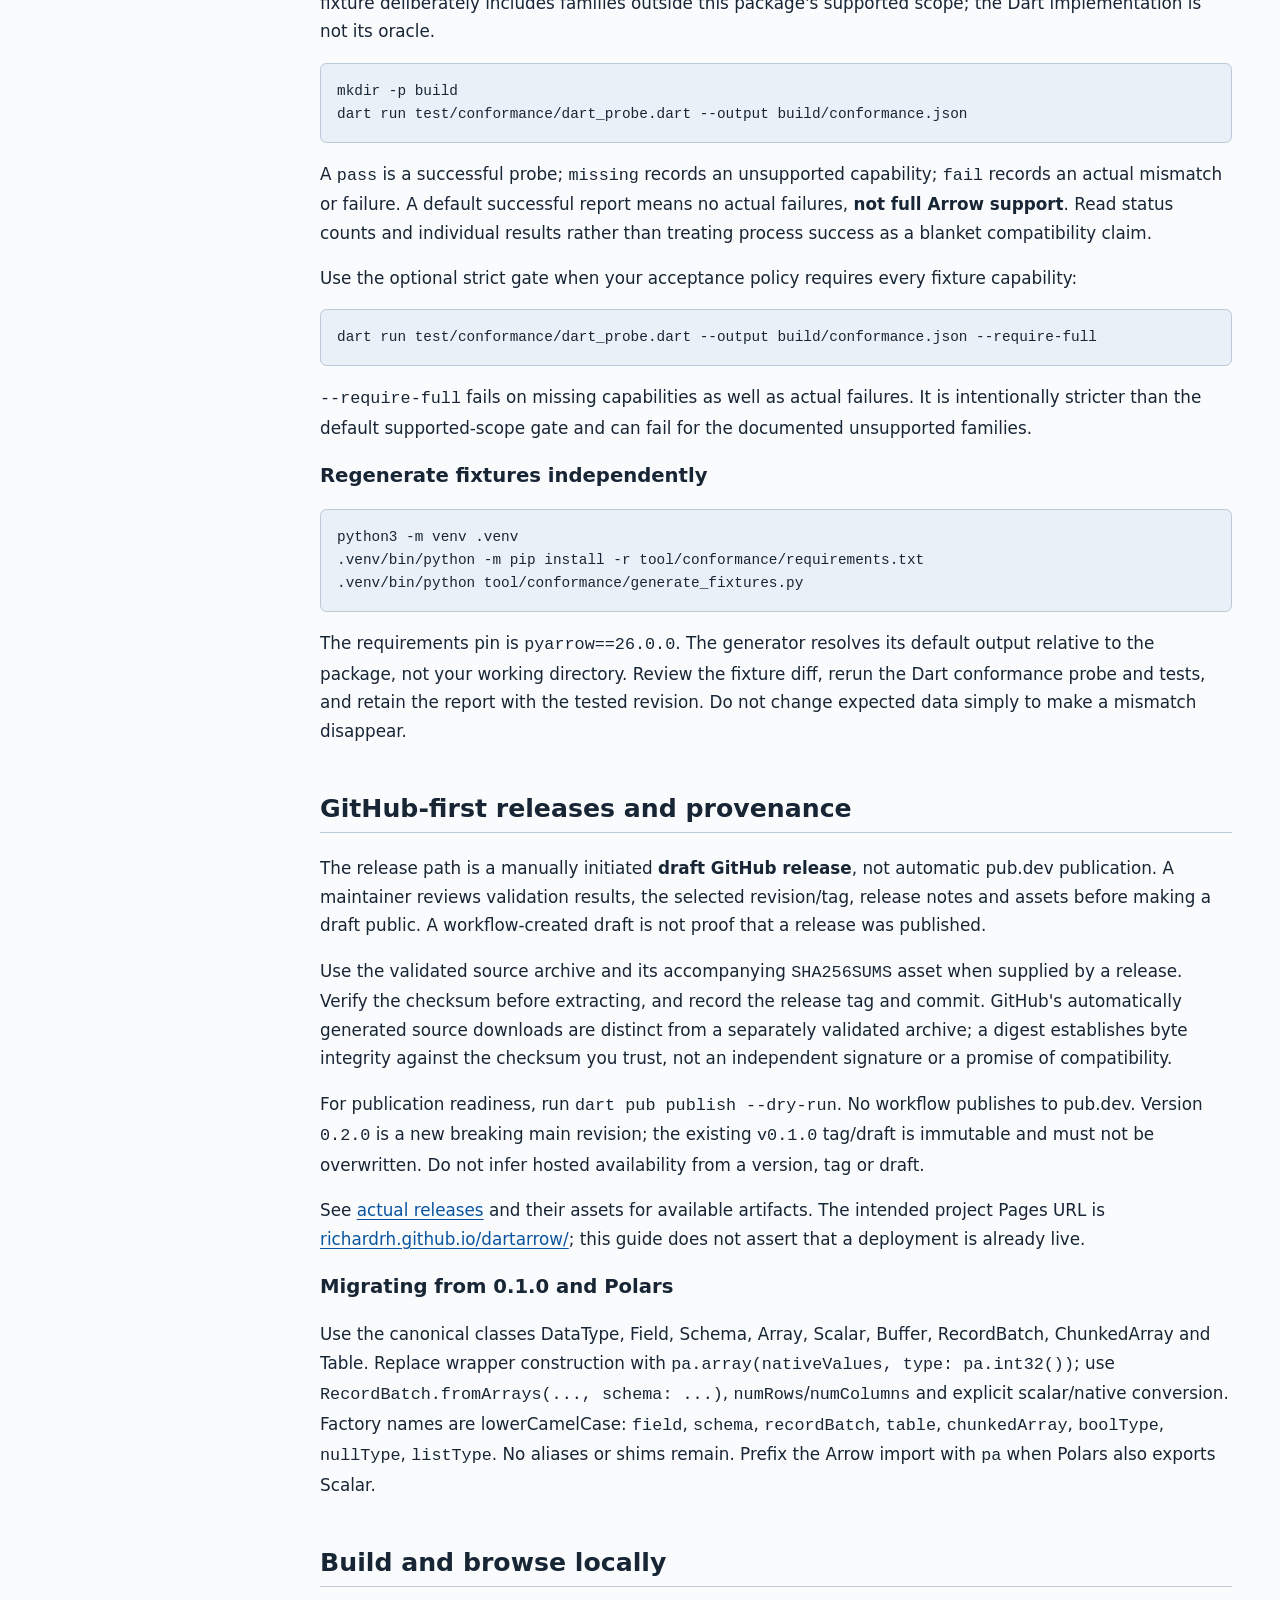
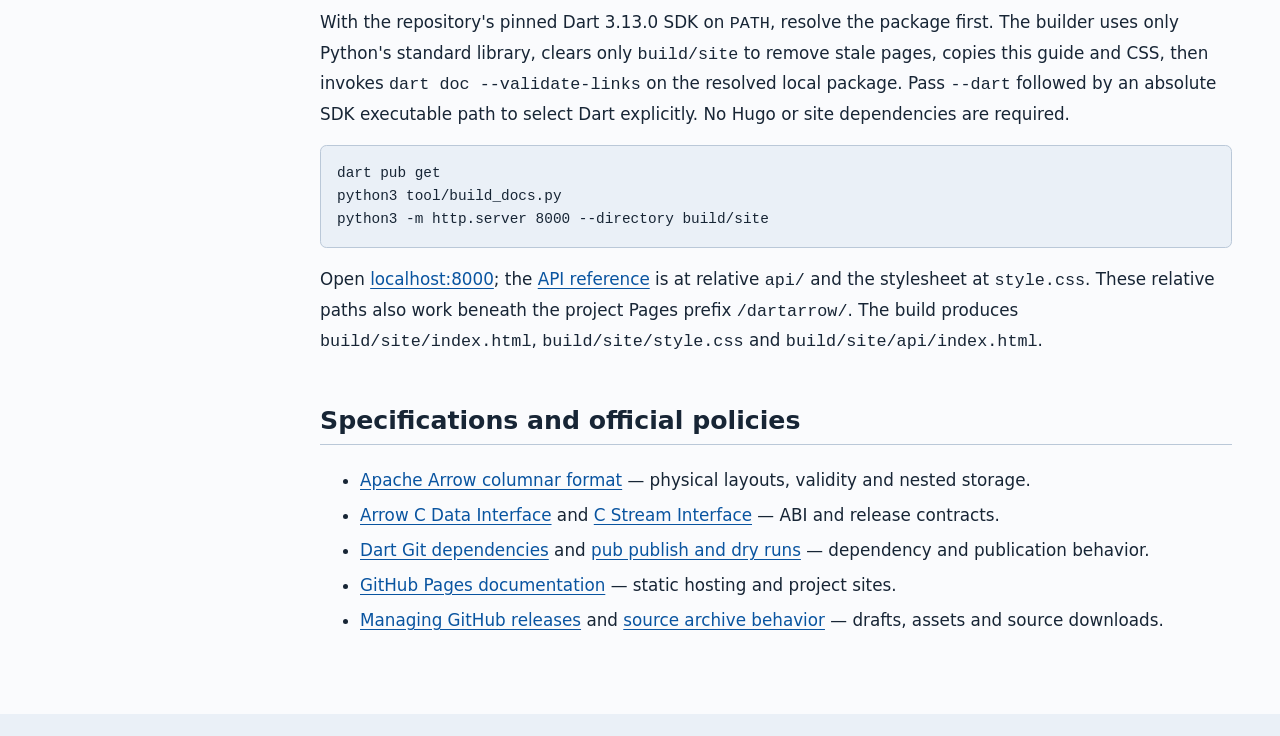
==== commit 95aafb3c: "Adopt PyArrow-compatible public API for 0.2.0" ====
--- a/doc/site/index.html
+++ b/doc/site/index.html
@@ -10,9 +10,9 @@
 <body>
 <a class="skip" href="#main">Skip to content</a>
 <header>
-  <p class="eyebrow">dartarrow · package 0.1.0</p>
-  <h1>Arrow buffers in pure Dart</h1>
-  <p><code>dartaframes_arrow</code> provides buffer-backed arrays, schemas, logical values and owned JSON without a native runtime or a Polars dependency.</p>
+  <p class="eyebrow">dartarrow · package 0.2.0</p>
+  <h1>PyArrow-shaped tables in pure Dart</h1>
+  <p><code>dartaframes_arrow</code> provides typed scalars, buffer-backed arrays, schemas and real chunked tables without a native runtime or Polars dependency. This is scoped core behavior, not full PyArrow support.</p>
   <p><a href="api/">API reference</a> · <a href="https://github.com/richardrh/dartarrow">Source repository</a></p>
 </header>
 <div class="layout">
@@ -46,54 +46,53 @@
 <p>See the official <a href="https://dart.dev/tools/pub/dependencies#git-packages">Git dependency documentation</a> for revision resolution.</p>
 </section>
 <section id="usage">
-<h2>Arrays, schemas, batches and owned JSON</h2>
-<p>Create logical values, retain nulls, and give each batch column a matching schema field. The second slice argument is a <em>count</em>, not an end index.</p>
-<pre><code>import 'package:dartaframes_arrow/arrow.dart';
+<h2>Arrays, typed scalars and chunked tables</h2>
+<p>Construct native values with dtype factories. Indexing returns a typed Scalar even for null; explicit conversion returns native values. Slice's second argument is a length, not an end index.</p>
+<pre><code>import 'package:dartaframes_arrow/arrow.dart' as pa;
+import 'package:dartaframes_arrow/json.dart';
 
 void main() {
-  final type = ArrowIntegerType(32);
-  final array = ArrowArray(type, [
-    ArrowIntegerValue(10),
-    null,
-    ArrowIntegerValue(30),
-  ]);
-  final slice = array.slice(1, 2); // [null, 30]; shared storage
-  final schema = ArrowSchema([ArrowField('value', type)]);
-  final batch = RecordBatch(schema, [slice]);
-
+  final values = pa.array([10, null, 30], type: pa.int32());
+  print(values[1].isValid); // false
+  print(values[0].asDart()); // 10
+  print(values.slice(1, 2).toDartList()); // [null, 30]
+  final schema = pa.schema([pa.field('value', pa.int32())],
+      metadata: {'producer': 'Dart'});
+  final batch = pa.RecordBatch.fromArrays([values], schema: schema);
+  final table = pa.table({
+    'value': pa.chunkedArray([values.slice(0, 1), values.slice(1)]),
+  });
+  print(table.column('value').numChunks); // 2
+  print(table.toBatches(maxChunkSize: 2).map((b) =&gt; b.numRows));
   const codec = OwnedBatchJsonCodec();
-  final text = codec.encode(batch);
-  final restored = codec.decode(text);
-  print(restored.length); // 2
-  print(restored.columns.first[1]);
-
-  final object = codec.toJson(batch);
-  final fromObject = codec.fromJson(object);
-  print(fromObject.length); // 2
+  print(codec.decode(codec.encode(batch)).numRows); // 3
 }</code></pre>
-<p><code>RecordBatch</code> checks column count, column types, equal lengths and field nullability. <code>batch.slice(start, count)</code> slices all columns with the same range. A zero-column batch can specify its row count with <code>rowCount:</code>.</p>
+<p>Batch columns are <a href="api/dartaframes_arrow/Array-class.html">Array</a>; Table columns are always <a href="api/dartaframes_arrow/ChunkedArray-class.html">ChunkedArray</a>. <a href="api/dartaframes_arrow/Table-class.html">Table</a> retains chunk boundaries until <code>combineChunks()</code>. Projection and slicing preserve positive height even with zero columns. Use <code>RecordBatch.fromStructArray</code> for an explicit zero-column struct carrier.</p>
+<p><a href="api/dartaframes_arrow/Field-class.html">Field</a> and <a href="api/dartaframes_arrow/Schema-class.html">Schema</a> preserve duplicate/empty names and nullable declarations. Metadata accepts String or Uint8List keys/values, preserves arbitrary bytes, and uses immutable content-based lookup. Absent versus empty metadata remains visible; default equality ignores metadata. Name lookup rejects duplicate ambiguity. Constructors permit physical nulls under a nonnullable field, as PyArrow does.</p>
+<h3>Precision is explicit</h3>
+<p><a href="api/dartaframes_arrow/Scalar-class.html">Scalar</a> conversion returns int or BigInt without lossy wide-integer doubles. DecimalValue retains unscaled BigInt and scale. Temporal Scalar.value exposes the raw int/BigInt counter; Scalar.type retains units/timezone. asDart returns UTC DateTime or Duration when exactly representable, otherwise TemporalValue. Time-of-day, nanosecond remainders, IANA-zone timestamps and out-of-host-range values retain that exact representation. NaN is valid, not null; rawBits exposes exact IEEE bits.</p>
+<p><strong>Dart adaptation:</strong> Array and ChunkedArray expose a lazy <code>.scalars</code> Iterable rather than implementing Iterable: its generic <code>cast&lt;R&gt;()</code> conflicts with Arrow's dtype cast. Iterate with <code>for (final scalar in values.scalars)</code>; materialize native values with <code>.toDartList()</code>. There is no native <code>.toList()</code> alias.</p>
+<p><code>array.isValid()</code> and <code>array.isNull(nanIsNull: false)</code> return non-null Boolean masks; ChunkedArray provides the corresponding chunked masks. Read an element's validity with <code>array[i].isValid</code>, not an indexed array method. Dictionary masks decode dictionary nulls while scalar validity describes the encoded index.</p>
 <h3>Owned JSON is not Arrow IPC</h3>
-<p><code>OwnedBatchJsonCodec</code> copies logical data into a package-specific JSON representation. It is neither a zero-copy transport nor the Arrow integration JSON format. Wide integers and temporal counters use decimal strings; floating-point values preserve raw IEEE bit patterns as hexadecimal data. Top-level dictionaries carry dictionary storage, but dictionaries nested in child arrays are rejected with <code>UnsupportedError</code>, not silently flattened.</p>
+<p><a href="api/dartaframes_arrow_json/OwnedBatchJsonCodec-class.html">OwnedBatchJsonCodec</a>, <a href="api/dartaframes_arrow_json/scalarToJson.html">scalarToJson</a> and <a href="api/dartaframes_arrow_json/scalarFromJson.html">scalarFromJson</a> live in the separate <code>json.dart</code> import. They provide a package-specific JSON representation, not Arrow integration JSON or IPC. Wide integers and temporal counters use decimal strings; floating-point values preserve raw IEEE bit patterns. Metadata uses explicit byte encoding and legacy string metadata still decodes. Nested dictionary encoding is rejected, not silently flattened.</p>
 <p>The codec defaults to nesting depth 64, collection size 100,000 and source length 16 Mi characters. These limits are constructor options. Decoding validates the owned representation rather than accepting arbitrary JSON as an Arrow batch.</p>
 </section>
 <section id="memory">
 <h2>Borrowing, aliases and zero-copy slices</h2>
-<p><code>ArrowArray.fromBuffers</code> imports little-endian physical buffers without copying their bytes. It exposes read-only views, but that does <strong>not</strong> make an existing writable alias immutable or transfer ownership.</p>
+<p><code>Array.fromBuffers</code> imports little-endian <a href="api/dartaframes_arrow/Buffer-class.html">Buffer</a> objects without copying their bytes. Read-only views do not make writable aliases immutable or transfer ownership.</p>
 <pre><code>import 'dart:typed_data';
-import 'package:dartaframes_arrow/arrow.dart';
+import 'package:dartaframes_arrow/arrow.dart' as pa;
 
 final bytes = Uint8List(8);
 final words = ByteData.sublistView(bytes);
 words.setInt32(0, 10, Endian.little);
 words.setInt32(4, 20, Endian.little);
-final borrowed = ArrowArray.fromBuffers(
-  ArrowIntegerType(32),
-  length: 2,
-  buffers: [null, bytes], // no validity bitmap: every value is valid
+final borrowed = pa.Array.fromBuffers(
+  pa.int32(), 2, [null, pa.Buffer(bytes)],
 );
 final last = borrowed.slice(1, 1);
-// Keep the backing allocation alive; do not mutate bytes or words
-// while borrowed or last is in use.</code></pre>
+// Do not mutate bytes or words while borrowed or last is in use.
+// Buffer.slice shares memory; Buffer.toBytes materializes a copy.</code></pre>
 <ul>
 <li>Keep every backing allocation alive through the lifetime of the array and all derived views, including children and dictionaries. Do not release external/native storage early.</li>
 <li>Do not mutate any backing alias while an imported array is in use. Read-only Dart views do not prevent another alias from changing bytes.</li>
@@ -106,11 +105,11 @@
 <h2>Supported scope, not the whole Arrow specification</h2>
 <ul>
 <li>Null, booleans; signed and unsigned integers at 8, 16, 32 and 64 bits; floating-point at 16, 32 and 64 bits.</li>
-<li>Decimal128-style storage with precision 1–38 and scale 0–precision; normal and large UTF-8 and binary offsets.</li>
+<li>Decimal128 storage with precision 1–38 and signed 32-bit scale (including negative scales); normal and large UTF-8 and binary offsets.</li>
 <li>Dates, timestamps (including timezone metadata), durations and time values with the units represented by the API.</li>
 <li>Lists, fixed-size lists, structs, integer-indexed dictionaries and extension types backed by a supported storage type.</li>
 </ul>
-<p><code>int128</code> and <code>uint128</code> are binding extensions, <strong>not Apache Arrow integer types</strong>. Extension storage support does not implement arbitrary extension-specific semantics.</p>
+<p><code>bindingInt128()</code> and <code>bindingUint128()</code> expose binding extensions, <strong>not Apache Arrow integer types</strong>. Extension storage support does not implement arbitrary extension-specific semantics.</p>
 <p class="note">Unsupported families include maps, dense and sparse unions, intervals, fixed-size binary, string/binary/list views, large lists and run-end encoding. Decimal widths/precision outside the exposed decimal type are not supported. There is no Arrow IPC reader/writer, file/stream serialization engine, compute kernel layer or native runtime. No additional platform coverage is implied by extraction into this repository.</p>
 </section>
 <section id="abi">
@@ -138,8 +137,10 @@
 <h2>GitHub-first releases and provenance</h2>
 <p>The release path is a manually initiated <strong>draft GitHub release</strong>, not automatic pub.dev publication. A maintainer reviews validation results, the selected revision/tag, release notes and assets before making a draft public. A workflow-created draft is not proof that a release was published.</p>
 <p>Use the validated source archive and its accompanying <code>SHA256SUMS</code> asset when supplied by a release. Verify the checksum before extracting, and record the release tag and commit. GitHub's automatically generated source downloads are distinct from a separately validated archive; a digest establishes byte integrity against the checksum you trust, not an independent signature or a promise of compatibility.</p>
-<p>For publication readiness, run <code>dart pub publish --dry-run</code> from the standalone package. A dry run checks the package without publishing it; this repository's release workflow does not run a pub.dev publish step. Do not infer hosted availability from version <code>0.1.0</code>, a tag or a GitHub release.</p>
+<p>For publication readiness, run <code>dart pub publish --dry-run</code>. No workflow publishes to pub.dev. Version <code>0.2.0</code> is a new breaking main revision; the existing <code>v0.1.0</code> tag/draft is immutable and must not be overwritten. Do not infer hosted availability from a version, tag or draft.</p>
 <p>See <a href="https://github.com/richardrh/dartarrow/releases">actual releases</a> and their assets for available artifacts. The intended project Pages URL is <a href="https://richardrh.github.io/dartarrow/">richardrh.github.io/dartarrow/</a>; this guide does not assert that a deployment is already live.</p>
+<h3>Migrating from 0.1.0 and Polars</h3>
+<p>Use the canonical classes DataType, Field, Schema, Array, Scalar, Buffer, RecordBatch, ChunkedArray and Table. Replace wrapper construction with <code>pa.array(nativeValues, type: pa.int32())</code>; use <code>RecordBatch.fromArrays(..., schema: ...)</code>, <code>numRows</code>/<code>numColumns</code> and explicit scalar/native conversion. Factory names are lowerCamelCase: <code>field</code>, <code>schema</code>, <code>recordBatch</code>, <code>table</code>, <code>chunkedArray</code>, <code>boolType</code>, <code>nullType</code>, <code>listType</code>. No aliases or shims remain. Prefix the Arrow import with <code>pa</code> when Polars also exports Scalar.</p>
 </section>
 <section id="docs">
 <h2>Build and browse locally</h2>
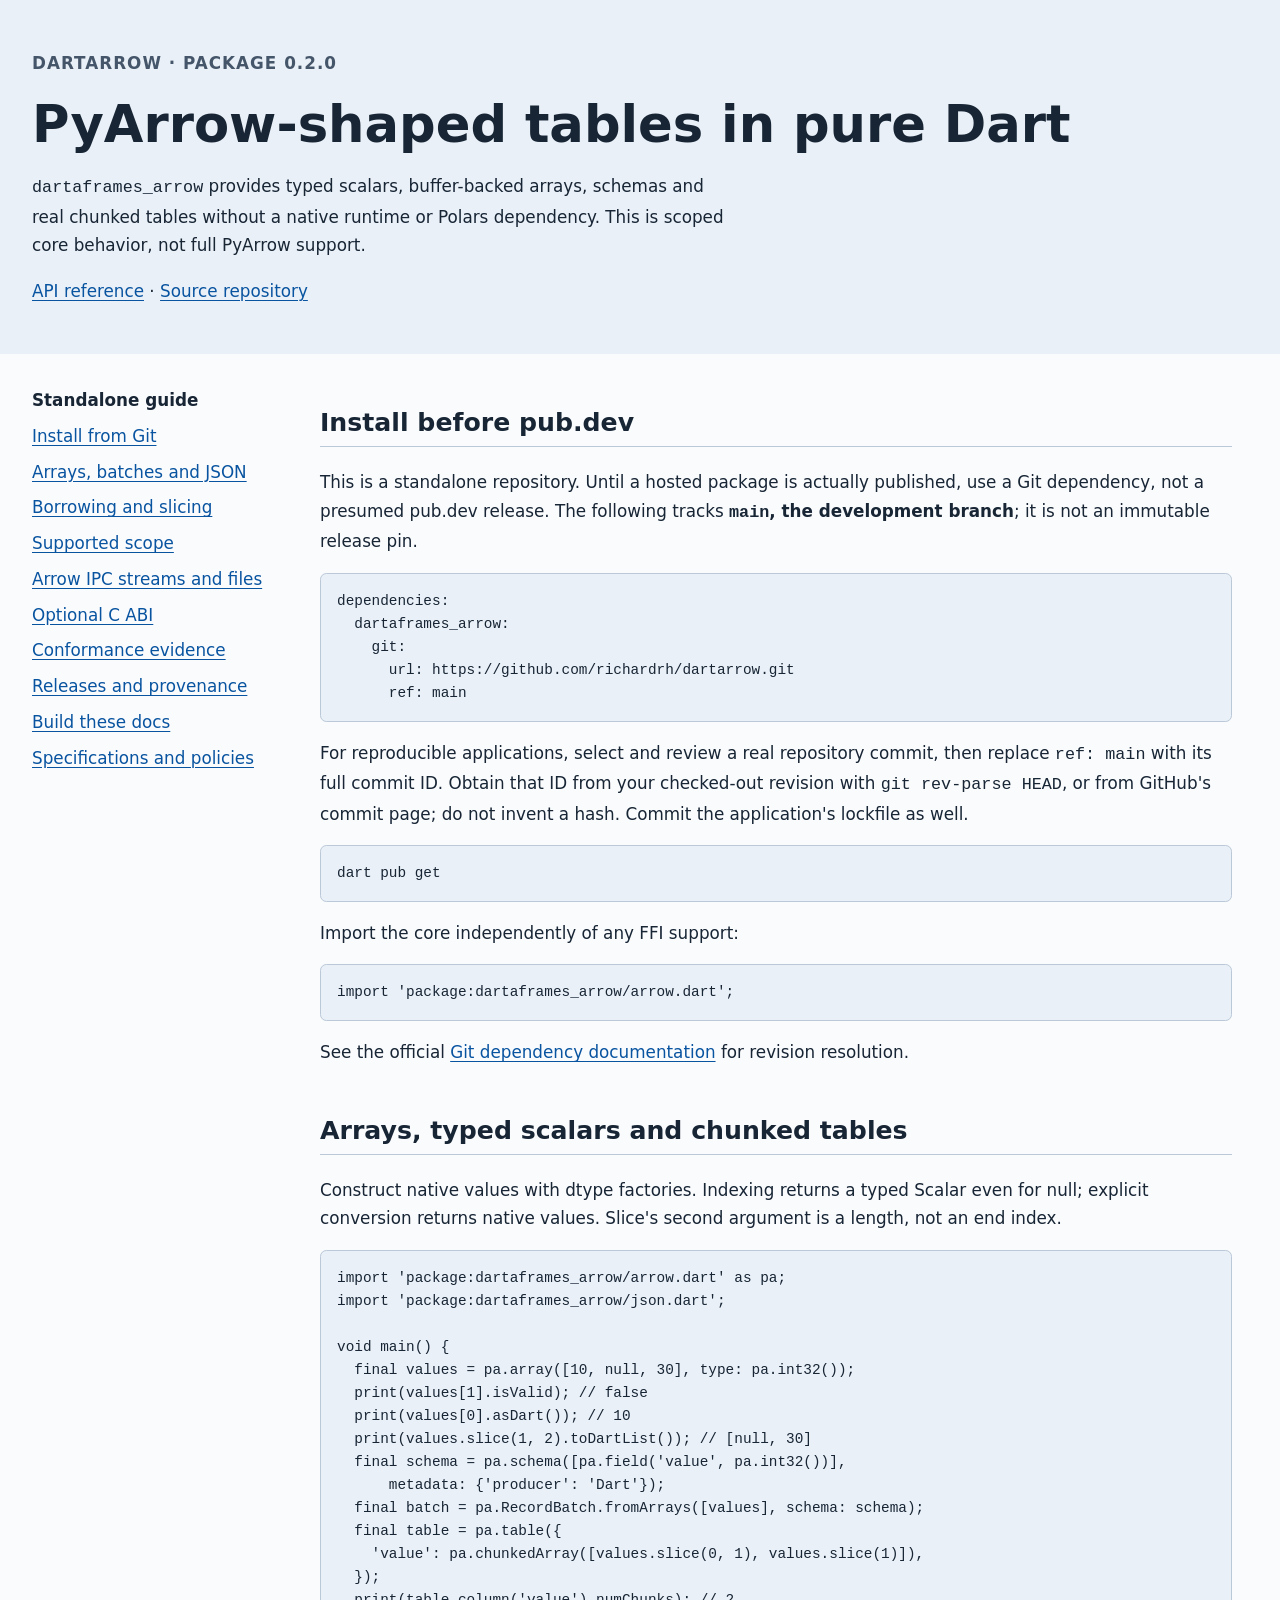
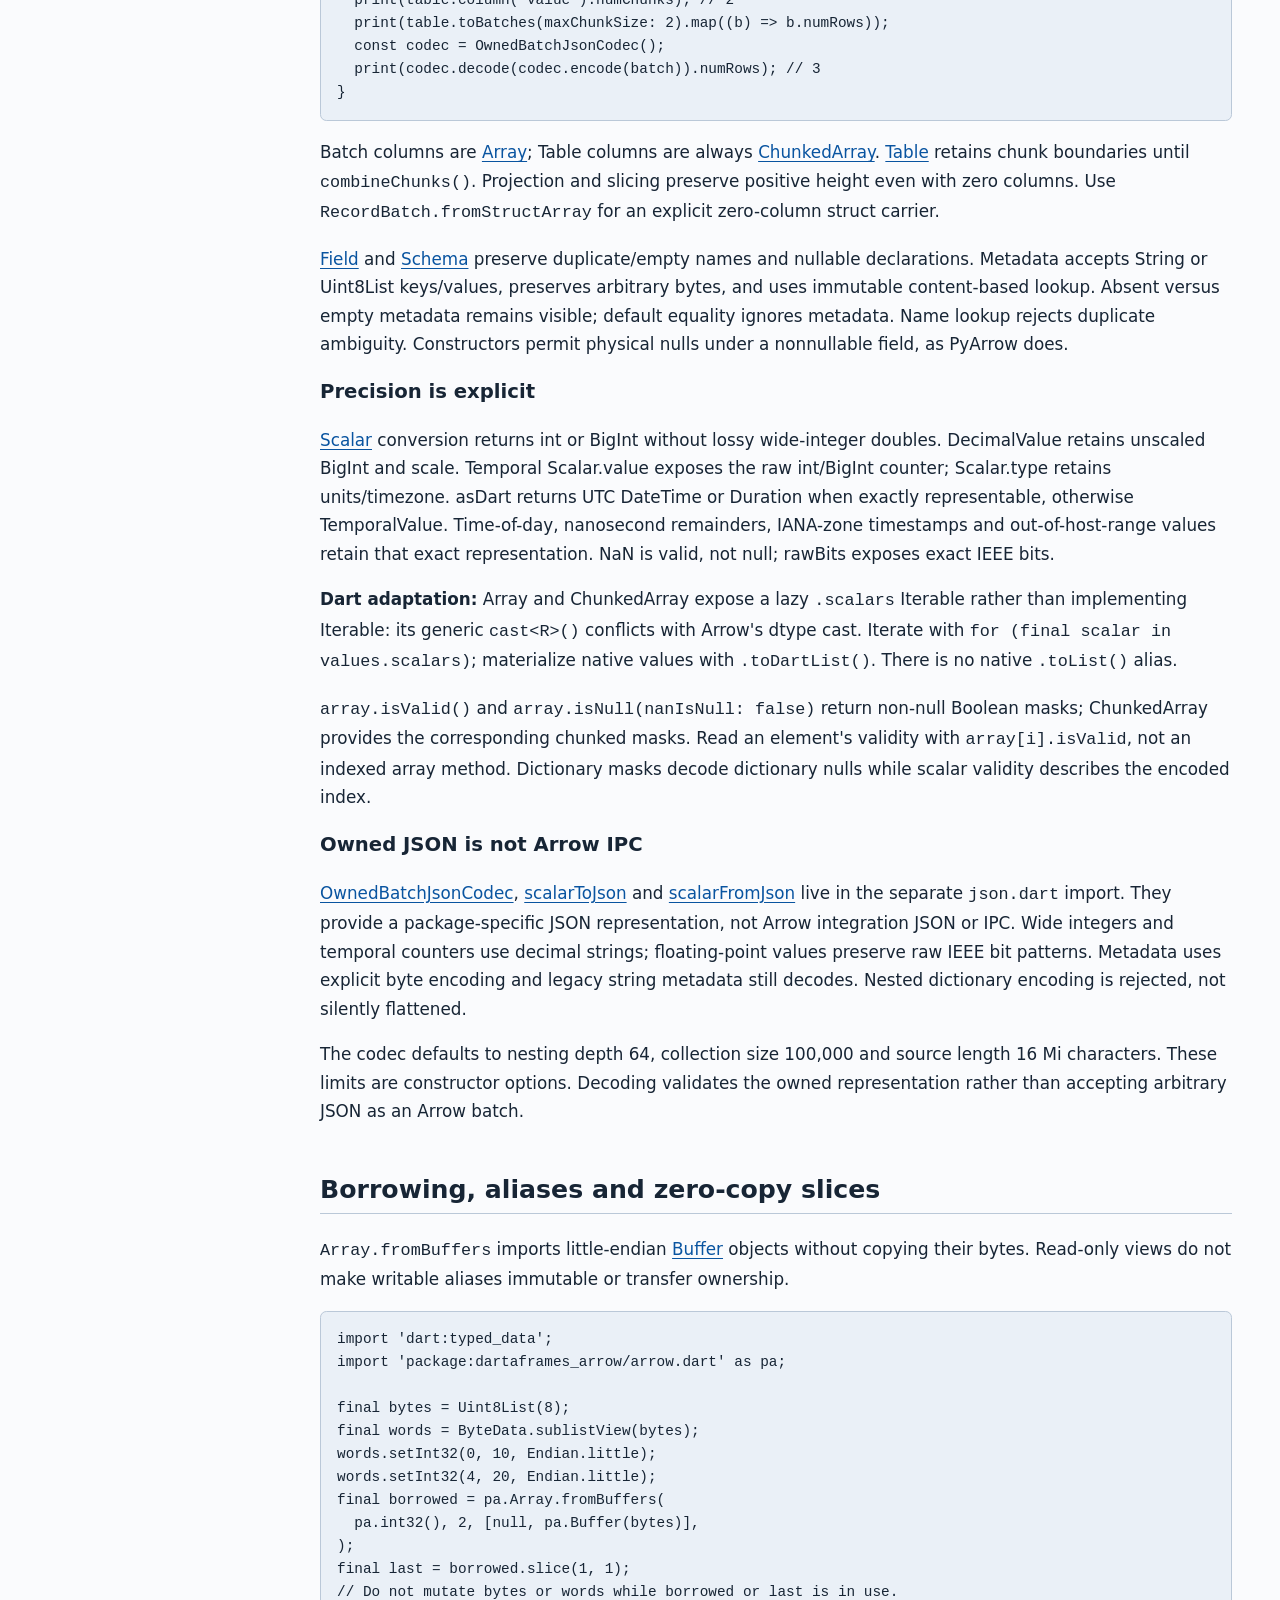
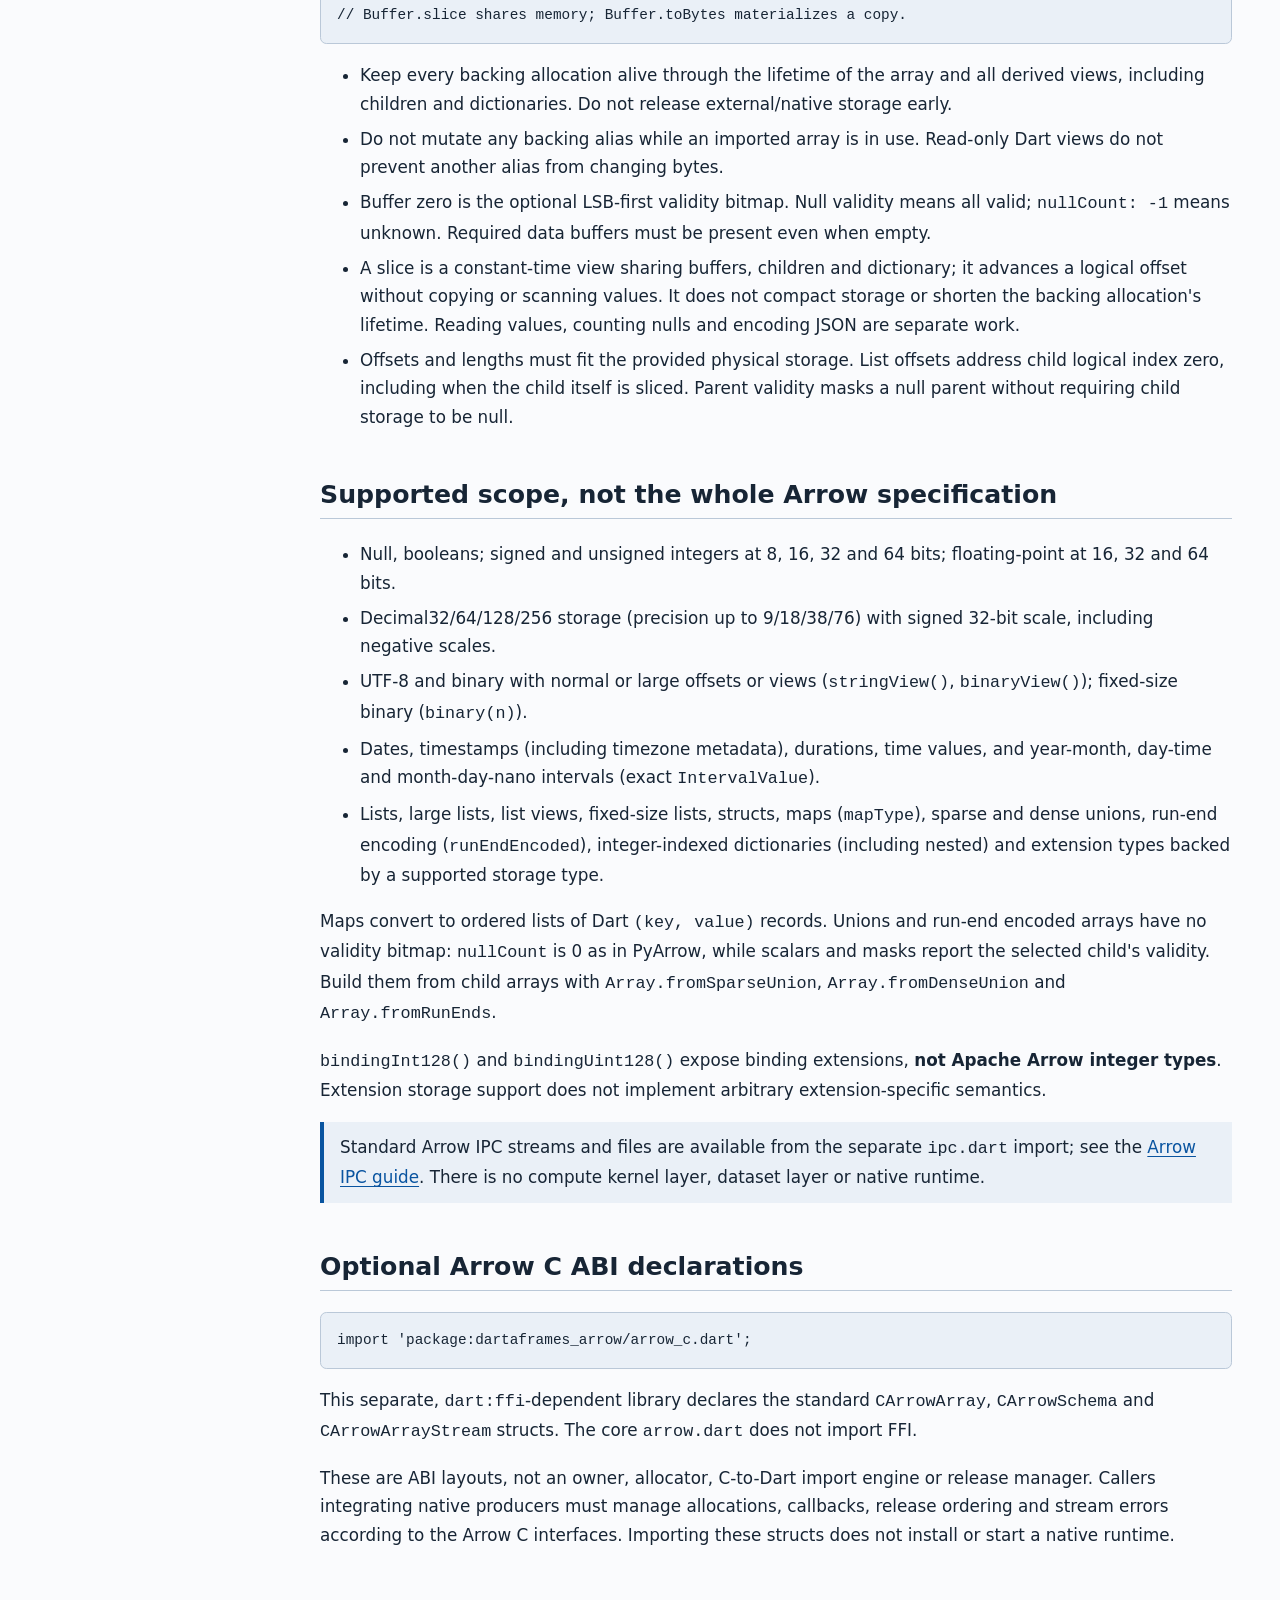
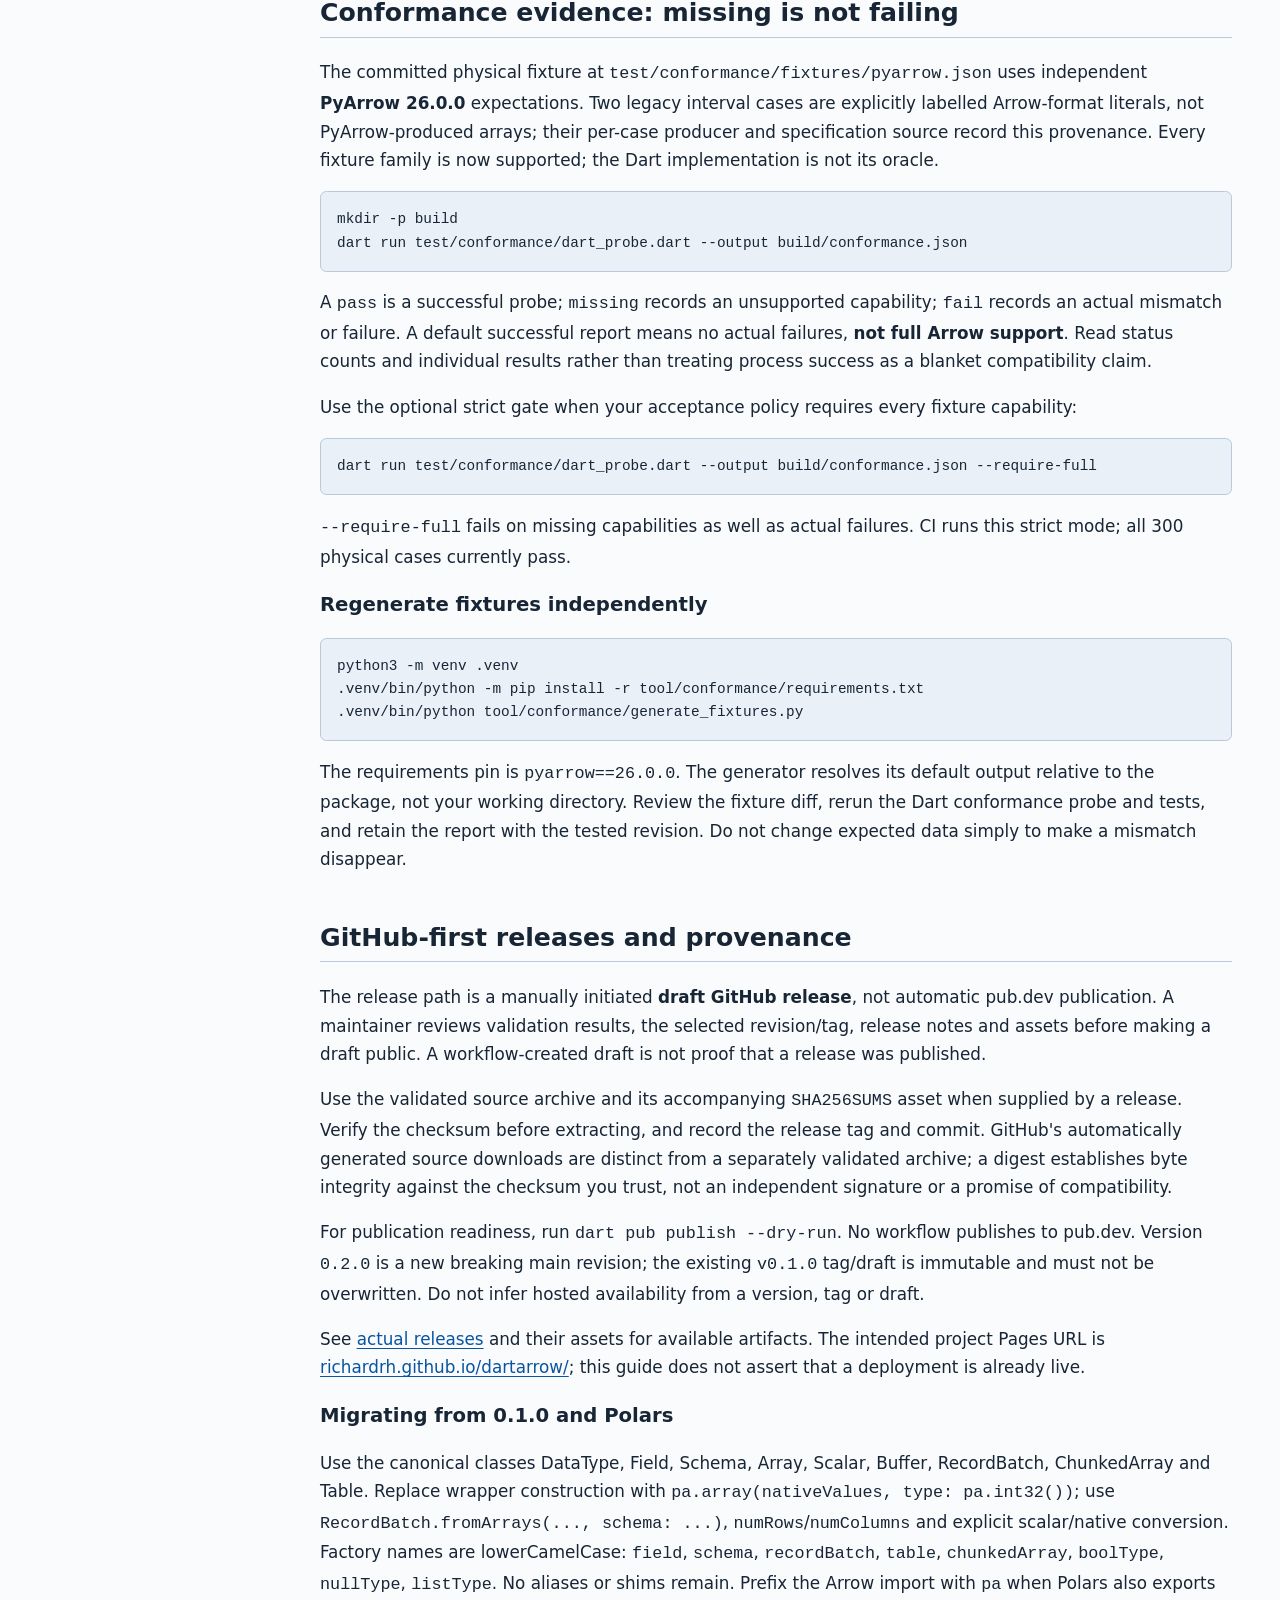
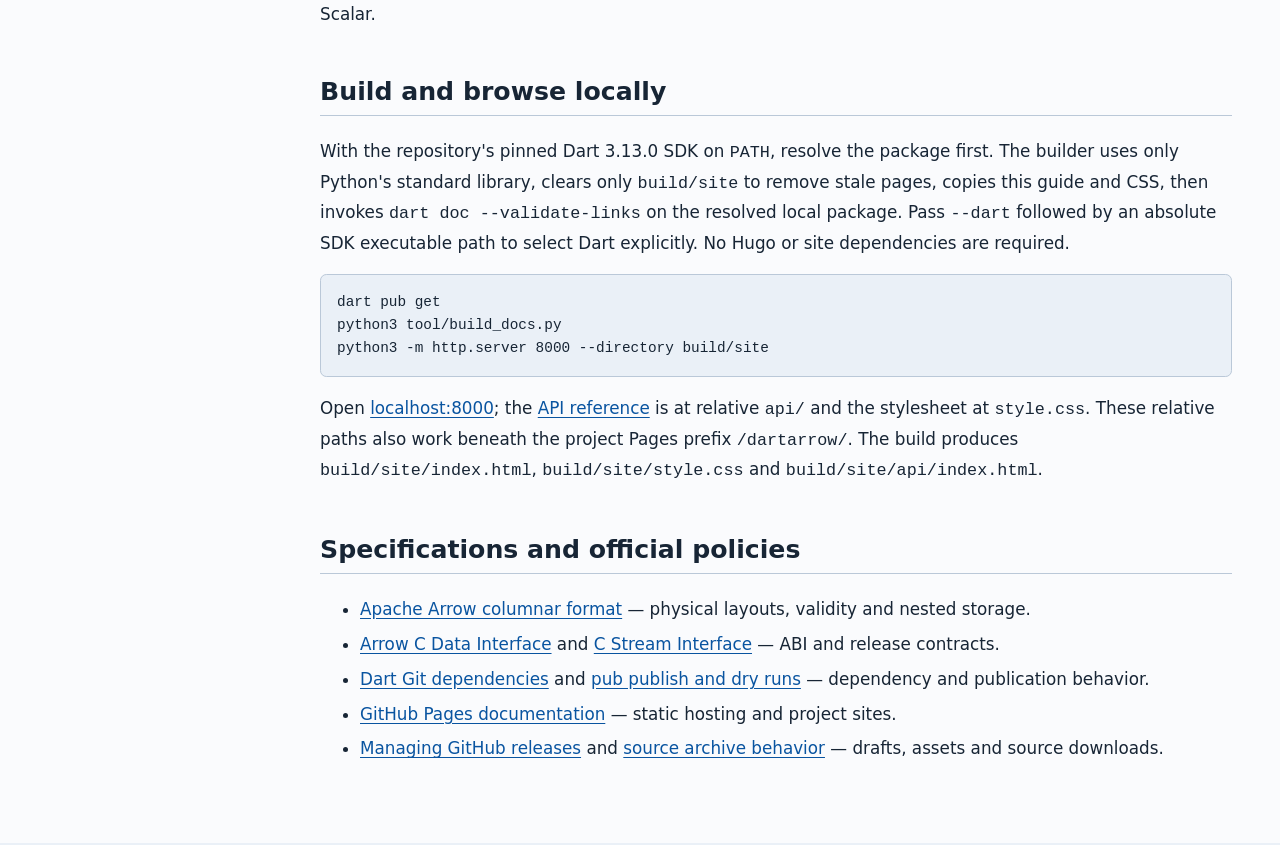
==== commit d85a8a04: "Document extended types and Arrow IPC Add the Arrow IPC guide page, update the PyArrow parity map, R" ====
--- a/doc/site/index.html
+++ b/doc/site/index.html
@@ -23,6 +23,7 @@
     <li><a href="#usage">Arrays, batches and JSON</a></li>
     <li><a href="#memory">Borrowing and slicing</a></li>
     <li><a href="#types">Supported scope</a></li>
+    <li><a href="ipc.html">Arrow IPC streams and files</a></li>
     <li><a href="#abi">Optional C ABI</a></li>
     <li><a href="#conformance">Conformance evidence</a></li>
     <li><a href="#release">Releases and provenance</a></li>
@@ -105,12 +106,14 @@
 <h2>Supported scope, not the whole Arrow specification</h2>
 <ul>
 <li>Null, booleans; signed and unsigned integers at 8, 16, 32 and 64 bits; floating-point at 16, 32 and 64 bits.</li>
-<li>Decimal128 storage with precision 1–38 and signed 32-bit scale (including negative scales); normal and large UTF-8 and binary offsets.</li>
-<li>Dates, timestamps (including timezone metadata), durations and time values with the units represented by the API.</li>
-<li>Lists, fixed-size lists, structs, integer-indexed dictionaries and extension types backed by a supported storage type.</li>
+<li>Decimal32/64/128/256 storage (precision up to 9/18/38/76) with signed 32-bit scale, including negative scales.</li>
+<li>UTF-8 and binary with normal or large offsets or views (<code>stringView()</code>, <code>binaryView()</code>); fixed-size binary (<code>binary(n)</code>).</li>
+<li>Dates, timestamps (including timezone metadata), durations, time values, and year-month, day-time and month-day-nano intervals (exact <code>IntervalValue</code>).</li>
+<li>Lists, large lists, list views, fixed-size lists, structs, maps (<code>mapType</code>), sparse and dense unions, run-end encoding (<code>runEndEncoded</code>), integer-indexed dictionaries (including nested) and extension types backed by a supported storage type.</li>
 </ul>
+<p>Maps convert to ordered lists of Dart <code>(key, value)</code> records. Unions and run-end encoded arrays have no validity bitmap: <code>nullCount</code> is 0 as in PyArrow, while scalars and masks report the selected child's validity. Build them from child arrays with <code>Array.fromSparseUnion</code>, <code>Array.fromDenseUnion</code> and <code>Array.fromRunEnds</code>.</p>
 <p><code>bindingInt128()</code> and <code>bindingUint128()</code> expose binding extensions, <strong>not Apache Arrow integer types</strong>. Extension storage support does not implement arbitrary extension-specific semantics.</p>
-<p class="note">Unsupported families include maps, dense and sparse unions, intervals, fixed-size binary, string/binary/list views, large lists and run-end encoding. Decimal widths/precision outside the exposed decimal type are not supported. There is no Arrow IPC reader/writer, file/stream serialization engine, compute kernel layer or native runtime. No additional platform coverage is implied by extraction into this repository.</p>
+<p class="note">Standard Arrow IPC streams and files are available from the separate <code>ipc.dart</code> import; see the <a href="ipc.html">Arrow IPC guide</a>. There is no compute kernel layer, dataset layer or native runtime.</p>
 </section>
 <section id="abi">
 <h2>Optional Arrow C ABI declarations</h2>
@@ -120,13 +123,13 @@
 </section>
 <section id="conformance">
 <h2>Conformance evidence: missing is not failing</h2>
-<p>The committed physical fixture at <code>test/conformance/fixtures/pyarrow.json</code> uses independent <strong>PyArrow 26.0.0</strong> expectations. Two legacy interval cases are explicitly labelled Arrow-format literals, not PyArrow-produced arrays; their per-case producer and specification source record this provenance. The fixture deliberately includes families outside this package's supported scope; the Dart implementation is not its oracle.</p>
+<p>The committed physical fixture at <code>test/conformance/fixtures/pyarrow.json</code> uses independent <strong>PyArrow 26.0.0</strong> expectations. Two legacy interval cases are explicitly labelled Arrow-format literals, not PyArrow-produced arrays; their per-case producer and specification source record this provenance. Every fixture family is now supported; the Dart implementation is not its oracle.</p>
 <pre><code>mkdir -p build
 dart run test/conformance/dart_probe.dart --output build/conformance.json</code></pre>
 <p>A <code>pass</code> is a successful probe; <code>missing</code> records an unsupported capability; <code>fail</code> records an actual mismatch or failure. A default successful report means no actual failures, <strong>not full Arrow support</strong>. Read status counts and individual results rather than treating process success as a blanket compatibility claim.</p>
 <p>Use the optional strict gate when your acceptance policy requires every fixture capability:</p>
 <pre><code>dart run test/conformance/dart_probe.dart --output build/conformance.json --require-full</code></pre>
-<p><code>--require-full</code> fails on missing capabilities as well as actual failures. It is intentionally stricter than the default supported-scope gate and can fail for the documented unsupported families.</p>
+<p><code>--require-full</code> fails on missing capabilities as well as actual failures. CI runs this strict mode; all 300 physical cases currently pass.</p>
 <h3>Regenerate fixtures independently</h3>
 <pre><code>python3 -m venv .venv
 .venv/bin/python -m pip install -r tool/conformance/requirements.txt
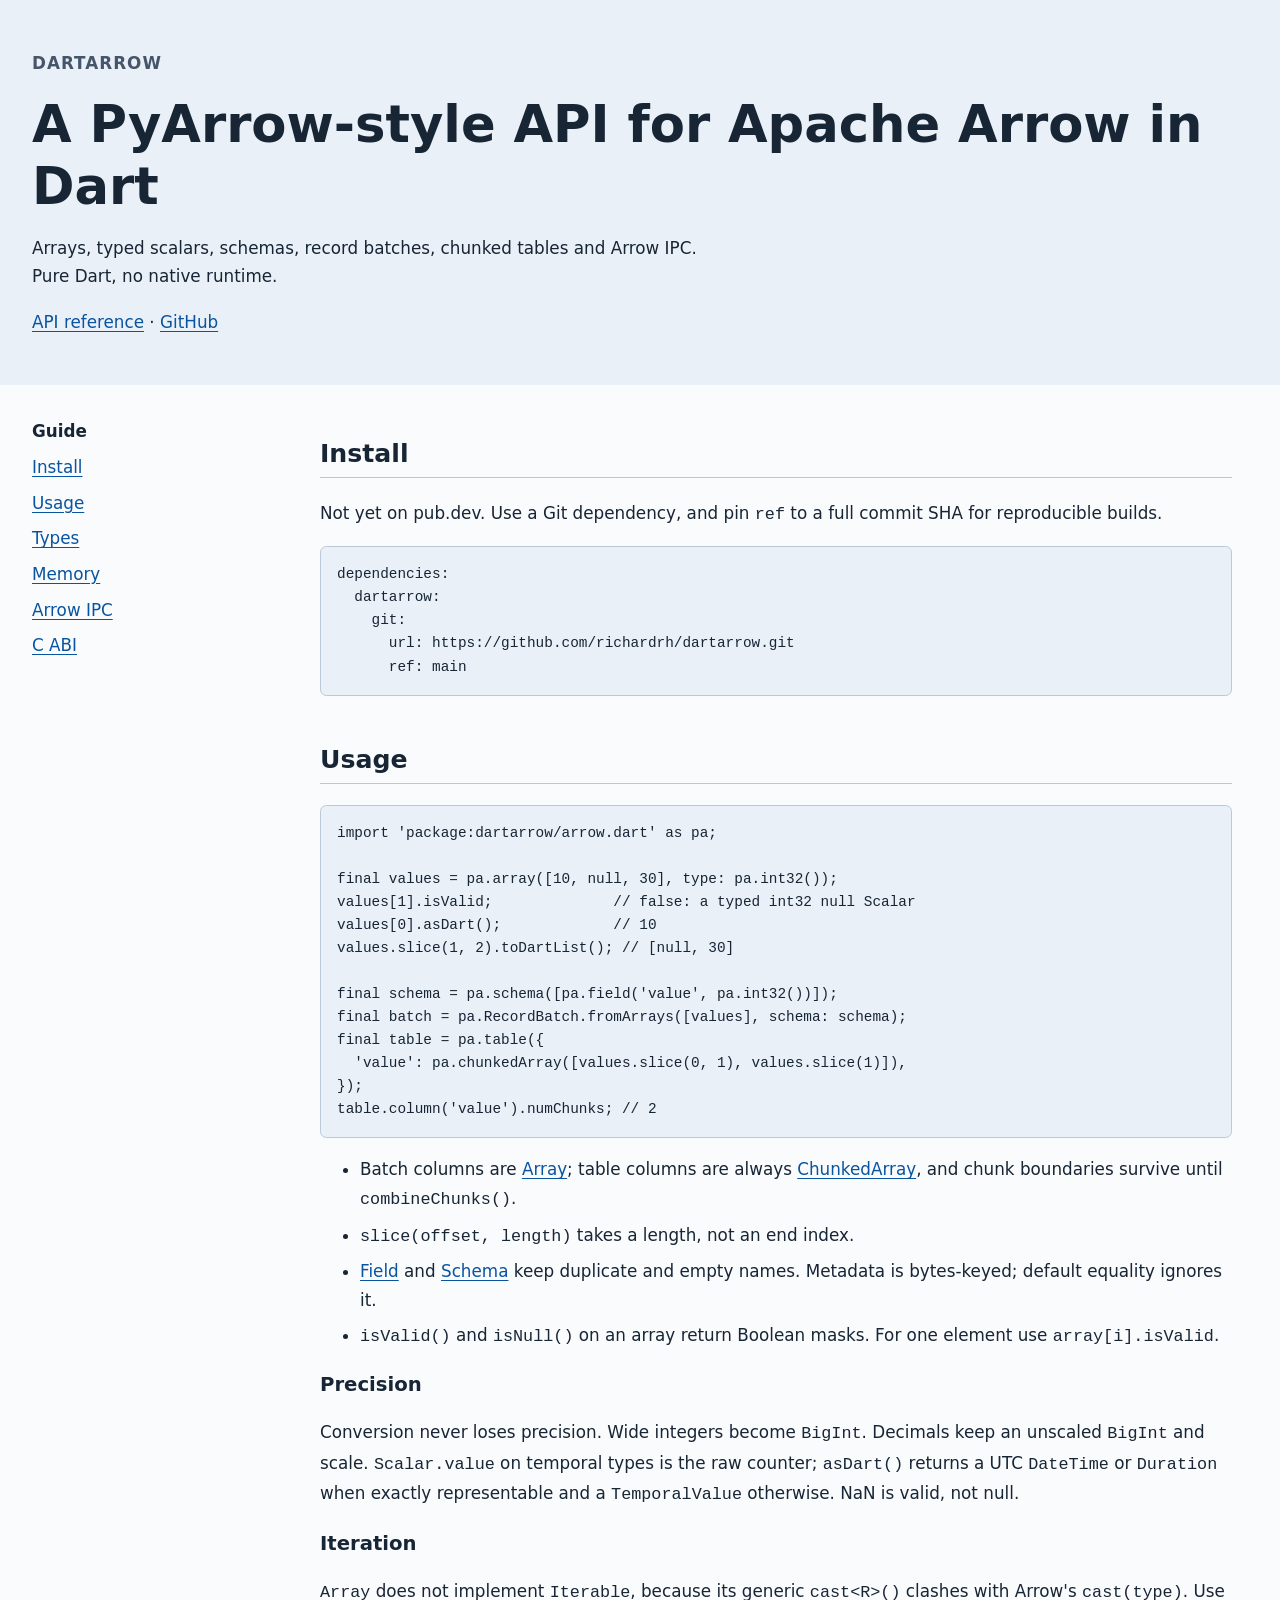
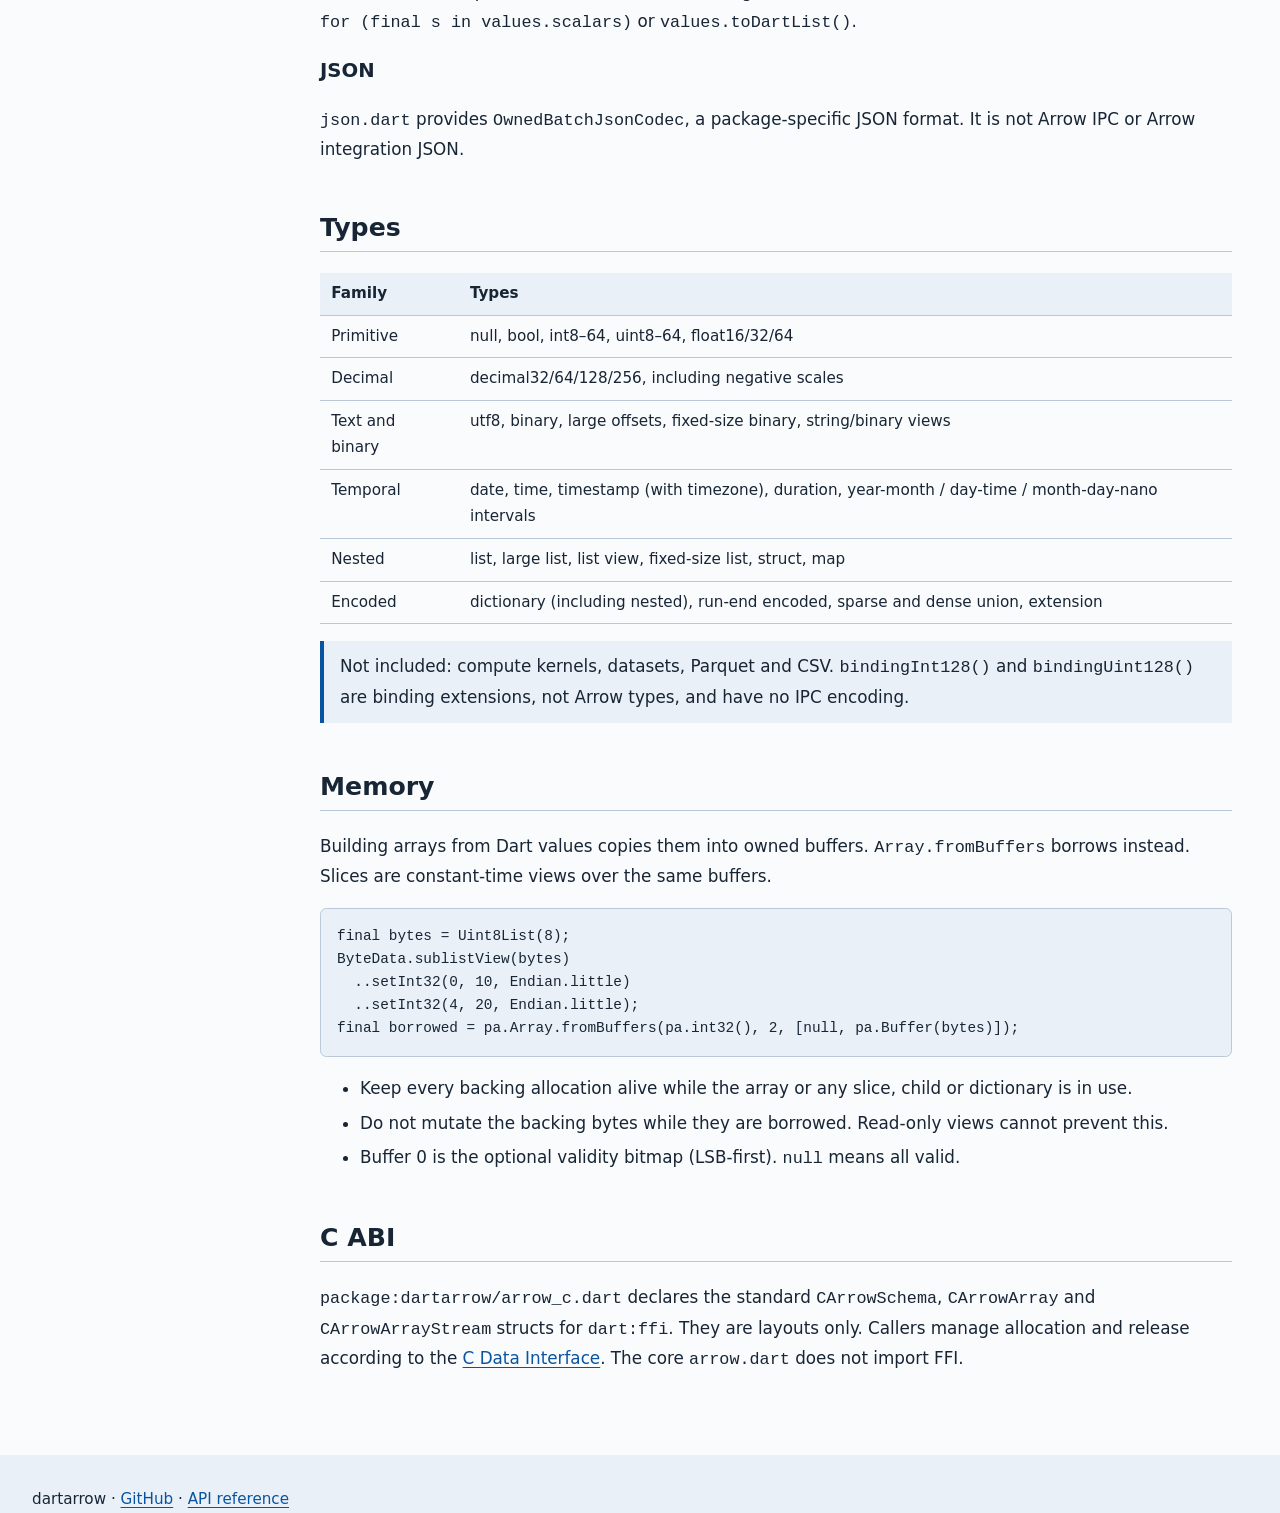
==== commit 0459b488: "Rename package to dartarrow; slim README and docs site - Rename dartaframes_arrow -> dartarrow (brea" ====
--- a/doc/site/index.html
+++ b/doc/site/index.html
@@ -3,168 +3,103 @@
 <head>
   <meta charset="utf-8">
   <meta name="viewport" content="width=device-width, initial-scale=1">
-  <meta name="description" content="Install and use dartaframes_arrow: pure Dart Arrow buffers, schemas, record batches, slices and owned JSON, with explicit interoperability limits.">
-  <title>dartaframes_arrow — standalone guide</title>
+  <meta name="description" content="dartarrow: a PyArrow-style API for Apache Arrow in pure Dart.">
+  <title>dartarrow</title>
   <link rel="stylesheet" href="style.css">
 </head>
 <body>
 <a class="skip" href="#main">Skip to content</a>
 <header>
-  <p class="eyebrow">dartarrow · package 0.2.0</p>
-  <h1>PyArrow-shaped tables in pure Dart</h1>
-  <p><code>dartaframes_arrow</code> provides typed scalars, buffer-backed arrays, schemas and real chunked tables without a native runtime or Polars dependency. This is scoped core behavior, not full PyArrow support.</p>
-  <p><a href="api/">API reference</a> · <a href="https://github.com/richardrh/dartarrow">Source repository</a></p>
+  <p class="eyebrow">dartarrow</p>
+  <h1>A PyArrow-style API for Apache Arrow in Dart</h1>
+  <p>Arrays, typed scalars, schemas, record batches, chunked tables and Arrow IPC. Pure Dart, no native runtime.</p>
+  <p><a href="api/">API reference</a> · <a href="https://github.com/richardrh/dartarrow">GitHub</a></p>
 </header>
 <div class="layout">
 <nav aria-label="Guide sections">
-  <strong>Standalone guide</strong>
+  <strong>Guide</strong>
   <ul>
-    <li><a href="#install">Install from Git</a></li>
-    <li><a href="#usage">Arrays, batches and JSON</a></li>
-    <li><a href="#memory">Borrowing and slicing</a></li>
-    <li><a href="#types">Supported scope</a></li>
-    <li><a href="ipc.html">Arrow IPC streams and files</a></li>
-    <li><a href="#abi">Optional C ABI</a></li>
-    <li><a href="#conformance">Conformance evidence</a></li>
-    <li><a href="#release">Releases and provenance</a></li>
-    <li><a href="#docs">Build these docs</a></li>
-    <li><a href="#sources">Specifications and policies</a></li>
+    <li><a href="#install">Install</a></li>
+    <li><a href="#usage">Usage</a></li>
+    <li><a href="#types">Types</a></li>
+    <li><a href="#memory">Memory</a></li>
+    <li><a href="ipc.html">Arrow IPC</a></li>
+    <li><a href="#abi">C ABI</a></li>
   </ul>
 </nav>
 <main id="main">
 <section id="install">
-<h2>Install before pub.dev</h2>
-<p>This is a standalone repository. Until a hosted package is actually published, use a Git dependency, not a presumed pub.dev release. The following tracks <strong><code>main</code>, the development branch</strong>; it is not an immutable release pin.</p>
+<h2>Install</h2>
+<p>Not yet on pub.dev. Use a Git dependency, and pin <code>ref</code> to a full commit SHA for reproducible builds.</p>
 <pre><code>dependencies:
-  dartaframes_arrow:
+  dartarrow:
     git:
       url: https://github.com/richardrh/dartarrow.git
       ref: main</code></pre>
-<p>For reproducible applications, select and review a real repository commit, then replace <code>ref: main</code> with its full commit ID. Obtain that ID from your checked-out revision with <code>git rev-parse HEAD</code>, or from GitHub's commit page; do not invent a hash. Commit the application's lockfile as well.</p>
-<pre><code>dart pub get</code></pre>
-<p>Import the core independently of any FFI support:</p>
-<pre><code>import 'package:dartaframes_arrow/arrow.dart';</code></pre>
-<p>See the official <a href="https://dart.dev/tools/pub/dependencies#git-packages">Git dependency documentation</a> for revision resolution.</p>
 </section>
 <section id="usage">
-<h2>Arrays, typed scalars and chunked tables</h2>
-<p>Construct native values with dtype factories. Indexing returns a typed Scalar even for null; explicit conversion returns native values. Slice's second argument is a length, not an end index.</p>
-<pre><code>import 'package:dartaframes_arrow/arrow.dart' as pa;
-import 'package:dartaframes_arrow/json.dart';
+<h2>Usage</h2>
+<pre><code>import 'package:dartarrow/arrow.dart' as pa;
 
-void main() {
-  final values = pa.array([10, null, 30], type: pa.int32());
-  print(values[1].isValid); // false
-  print(values[0].asDart()); // 10
-  print(values.slice(1, 2).toDartList()); // [null, 30]
-  final schema = pa.schema([pa.field('value', pa.int32())],
-      metadata: {'producer': 'Dart'});
-  final batch = pa.RecordBatch.fromArrays([values], schema: schema);
-  final table = pa.table({
-    'value': pa.chunkedArray([values.slice(0, 1), values.slice(1)]),
-  });
-  print(table.column('value').numChunks); // 2
-  print(table.toBatches(maxChunkSize: 2).map((b) =&gt; b.numRows));
-  const codec = OwnedBatchJsonCodec();
-  print(codec.decode(codec.encode(batch)).numRows); // 3
-}</code></pre>
-<p>Batch columns are <a href="api/dartaframes_arrow/Array-class.html">Array</a>; Table columns are always <a href="api/dartaframes_arrow/ChunkedArray-class.html">ChunkedArray</a>. <a href="api/dartaframes_arrow/Table-class.html">Table</a> retains chunk boundaries until <code>combineChunks()</code>. Projection and slicing preserve positive height even with zero columns. Use <code>RecordBatch.fromStructArray</code> for an explicit zero-column struct carrier.</p>
-<p><a href="api/dartaframes_arrow/Field-class.html">Field</a> and <a href="api/dartaframes_arrow/Schema-class.html">Schema</a> preserve duplicate/empty names and nullable declarations. Metadata accepts String or Uint8List keys/values, preserves arbitrary bytes, and uses immutable content-based lookup. Absent versus empty metadata remains visible; default equality ignores metadata. Name lookup rejects duplicate ambiguity. Constructors permit physical nulls under a nonnullable field, as PyArrow does.</p>
-<h3>Precision is explicit</h3>
-<p><a href="api/dartaframes_arrow/Scalar-class.html">Scalar</a> conversion returns int or BigInt without lossy wide-integer doubles. DecimalValue retains unscaled BigInt and scale. Temporal Scalar.value exposes the raw int/BigInt counter; Scalar.type retains units/timezone. asDart returns UTC DateTime or Duration when exactly representable, otherwise TemporalValue. Time-of-day, nanosecond remainders, IANA-zone timestamps and out-of-host-range values retain that exact representation. NaN is valid, not null; rawBits exposes exact IEEE bits.</p>
-<p><strong>Dart adaptation:</strong> Array and ChunkedArray expose a lazy <code>.scalars</code> Iterable rather than implementing Iterable: its generic <code>cast&lt;R&gt;()</code> conflicts with Arrow's dtype cast. Iterate with <code>for (final scalar in values.scalars)</code>; materialize native values with <code>.toDartList()</code>. There is no native <code>.toList()</code> alias.</p>
-<p><code>array.isValid()</code> and <code>array.isNull(nanIsNull: false)</code> return non-null Boolean masks; ChunkedArray provides the corresponding chunked masks. Read an element's validity with <code>array[i].isValid</code>, not an indexed array method. Dictionary masks decode dictionary nulls while scalar validity describes the encoded index.</p>
-<h3>Owned JSON is not Arrow IPC</h3>
-<p><a href="api/dartaframes_arrow_json/OwnedBatchJsonCodec-class.html">OwnedBatchJsonCodec</a>, <a href="api/dartaframes_arrow_json/scalarToJson.html">scalarToJson</a> and <a href="api/dartaframes_arrow_json/scalarFromJson.html">scalarFromJson</a> live in the separate <code>json.dart</code> import. They provide a package-specific JSON representation, not Arrow integration JSON or IPC. Wide integers and temporal counters use decimal strings; floating-point values preserve raw IEEE bit patterns. Metadata uses explicit byte encoding and legacy string metadata still decodes. Nested dictionary encoding is rejected, not silently flattened.</p>
-<p>The codec defaults to nesting depth 64, collection size 100,000 and source length 16 Mi characters. These limits are constructor options. Decoding validates the owned representation rather than accepting arbitrary JSON as an Arrow batch.</p>
+final values = pa.array([10, null, 30], type: pa.int32());
+values[1].isValid;              // false: a typed int32 null Scalar
+values[0].asDart();             // 10
+values.slice(1, 2).toDartList(); // [null, 30]
+
+final schema = pa.schema([pa.field('value', pa.int32())]);
+final batch = pa.RecordBatch.fromArrays([values], schema: schema);
+final table = pa.table({
+  'value': pa.chunkedArray([values.slice(0, 1), values.slice(1)]),
+});
+table.column('value').numChunks; // 2</code></pre>
+<ul>
+<li>Batch columns are <a href="api/dartarrow/Array-class.html">Array</a>; table columns are always <a href="api/dartarrow/ChunkedArray-class.html">ChunkedArray</a>, and chunk boundaries survive until <code>combineChunks()</code>.</li>
+<li><code>slice(offset, length)</code> takes a length, not an end index.</li>
+<li><a href="api/dartarrow/Field-class.html">Field</a> and <a href="api/dartarrow/Schema-class.html">Schema</a> keep duplicate and empty names. Metadata is bytes-keyed; default equality ignores it.</li>
+<li><code>isValid()</code> and <code>isNull()</code> on an array return Boolean masks. For one element use <code>array[i].isValid</code>.</li>
+</ul>
+<h3>Precision</h3>
+<p>Conversion never loses precision. Wide integers become <code>BigInt</code>. Decimals keep an unscaled <code>BigInt</code> and scale. <code>Scalar.value</code> on temporal types is the raw counter; <code>asDart()</code> returns a UTC <code>DateTime</code> or <code>Duration</code> when exactly representable and a <code>TemporalValue</code> otherwise. NaN is valid, not null.</p>
+<h3>Iteration</h3>
+<p><code>Array</code> does not implement <code>Iterable</code>, because its generic <code>cast&lt;R&gt;()</code> clashes with Arrow's <code>cast(type)</code>. Use <code>for (final s in values.scalars)</code> or <code>values.toDartList()</code>.</p>
+<h3>JSON</h3>
+<p><code>json.dart</code> provides <code>OwnedBatchJsonCodec</code>, a package-specific JSON format. It is not Arrow IPC or Arrow integration JSON.</p>
+</section>
+<section id="types">
+<h2>Types</h2>
+<table>
+<thead><tr><th>Family</th><th>Types</th></tr></thead>
+<tbody>
+<tr><td>Primitive</td><td>null, bool, int8–64, uint8–64, float16/32/64</td></tr>
+<tr><td>Decimal</td><td>decimal32/64/128/256, including negative scales</td></tr>
+<tr><td>Text and binary</td><td>utf8, binary, large offsets, fixed-size binary, string/binary views</td></tr>
+<tr><td>Temporal</td><td>date, time, timestamp (with timezone), duration, year-month / day-time / month-day-nano intervals</td></tr>
+<tr><td>Nested</td><td>list, large list, list view, fixed-size list, struct, map</td></tr>
+<tr><td>Encoded</td><td>dictionary (including nested), run-end encoded, sparse and dense union, extension</td></tr>
+</tbody>
+</table>
+<p class="note">Not included: compute kernels, datasets, Parquet and CSV. <code>bindingInt128()</code> and <code>bindingUint128()</code> are binding extensions, not Arrow types, and have no IPC encoding.</p>
 </section>
 <section id="memory">
-<h2>Borrowing, aliases and zero-copy slices</h2>
-<p><code>Array.fromBuffers</code> imports little-endian <a href="api/dartaframes_arrow/Buffer-class.html">Buffer</a> objects without copying their bytes. Read-only views do not make writable aliases immutable or transfer ownership.</p>
-<pre><code>import 'dart:typed_data';
-import 'package:dartaframes_arrow/arrow.dart' as pa;
-
-final bytes = Uint8List(8);
-final words = ByteData.sublistView(bytes);
-words.setInt32(0, 10, Endian.little);
-words.setInt32(4, 20, Endian.little);
-final borrowed = pa.Array.fromBuffers(
-  pa.int32(), 2, [null, pa.Buffer(bytes)],
-);
-final last = borrowed.slice(1, 1);
-// Do not mutate bytes or words while borrowed or last is in use.
-// Buffer.slice shares memory; Buffer.toBytes materializes a copy.</code></pre>
+<h2>Memory</h2>
+<p>Building arrays from Dart values copies them into owned buffers. <code>Array.fromBuffers</code> borrows instead. Slices are constant-time views over the same buffers.</p>
+<pre><code>final bytes = Uint8List(8);
+ByteData.sublistView(bytes)
+  ..setInt32(0, 10, Endian.little)
+  ..setInt32(4, 20, Endian.little);
+final borrowed = pa.Array.fromBuffers(pa.int32(), 2, [null, pa.Buffer(bytes)]);</code></pre>
 <ul>
-<li>Keep every backing allocation alive through the lifetime of the array and all derived views, including children and dictionaries. Do not release external/native storage early.</li>
-<li>Do not mutate any backing alias while an imported array is in use. Read-only Dart views do not prevent another alias from changing bytes.</li>
-<li>Buffer zero is the optional LSB-first validity bitmap. Null validity means all valid; <code>nullCount: -1</code> means unknown. Required data buffers must be present even when empty.</li>
-<li>A slice is a constant-time view sharing buffers, children and dictionary; it advances a logical offset without copying or scanning values. It does not compact storage or shorten the backing allocation's lifetime. Reading values, counting nulls and encoding JSON are separate work.</li>
-<li>Offsets and lengths must fit the provided physical storage. List offsets address child logical index zero, including when the child itself is sliced. Parent validity masks a null parent without requiring child storage to be null.</li>
+<li>Keep every backing allocation alive while the array or any slice, child or dictionary is in use.</li>
+<li>Do not mutate the backing bytes while they are borrowed. Read-only views cannot prevent this.</li>
+<li>Buffer 0 is the optional validity bitmap (LSB-first). <code>null</code> means all valid.</li>
 </ul>
 </section>
-<section id="types">
-<h2>Supported scope, not the whole Arrow specification</h2>
-<ul>
-<li>Null, booleans; signed and unsigned integers at 8, 16, 32 and 64 bits; floating-point at 16, 32 and 64 bits.</li>
-<li>Decimal32/64/128/256 storage (precision up to 9/18/38/76) with signed 32-bit scale, including negative scales.</li>
-<li>UTF-8 and binary with normal or large offsets or views (<code>stringView()</code>, <code>binaryView()</code>); fixed-size binary (<code>binary(n)</code>).</li>
-<li>Dates, timestamps (including timezone metadata), durations, time values, and year-month, day-time and month-day-nano intervals (exact <code>IntervalValue</code>).</li>
-<li>Lists, large lists, list views, fixed-size lists, structs, maps (<code>mapType</code>), sparse and dense unions, run-end encoding (<code>runEndEncoded</code>), integer-indexed dictionaries (including nested) and extension types backed by a supported storage type.</li>
-</ul>
-<p>Maps convert to ordered lists of Dart <code>(key, value)</code> records. Unions and run-end encoded arrays have no validity bitmap: <code>nullCount</code> is 0 as in PyArrow, while scalars and masks report the selected child's validity. Build them from child arrays with <code>Array.fromSparseUnion</code>, <code>Array.fromDenseUnion</code> and <code>Array.fromRunEnds</code>.</p>
-<p><code>bindingInt128()</code> and <code>bindingUint128()</code> expose binding extensions, <strong>not Apache Arrow integer types</strong>. Extension storage support does not implement arbitrary extension-specific semantics.</p>
-<p class="note">Standard Arrow IPC streams and files are available from the separate <code>ipc.dart</code> import; see the <a href="ipc.html">Arrow IPC guide</a>. There is no compute kernel layer, dataset layer or native runtime.</p>
-</section>
 <section id="abi">
-<h2>Optional Arrow C ABI declarations</h2>
-<pre><code>import 'package:dartaframes_arrow/arrow_c.dart';</code></pre>
-<p>This separate, <code>dart:ffi</code>-dependent library declares the standard <code>CArrowArray</code>, <code>CArrowSchema</code> and <code>CArrowArrayStream</code> structs. The core <code>arrow.dart</code> does not import FFI.</p>
-<p>These are ABI layouts, not an owner, allocator, C-to-Dart import engine or release manager. Callers integrating native producers must manage allocations, callbacks, release ordering and stream errors according to the Arrow C interfaces. Importing these structs does not install or start a native runtime.</p>
-</section>
-<section id="conformance">
-<h2>Conformance evidence: missing is not failing</h2>
-<p>The committed physical fixture at <code>test/conformance/fixtures/pyarrow.json</code> uses independent <strong>PyArrow 26.0.0</strong> expectations. Two legacy interval cases are explicitly labelled Arrow-format literals, not PyArrow-produced arrays; their per-case producer and specification source record this provenance. Every fixture family is now supported; the Dart implementation is not its oracle.</p>
-<pre><code>mkdir -p build
-dart run test/conformance/dart_probe.dart --output build/conformance.json</code></pre>
-<p>A <code>pass</code> is a successful probe; <code>missing</code> records an unsupported capability; <code>fail</code> records an actual mismatch or failure. A default successful report means no actual failures, <strong>not full Arrow support</strong>. Read status counts and individual results rather than treating process success as a blanket compatibility claim.</p>
-<p>Use the optional strict gate when your acceptance policy requires every fixture capability:</p>
-<pre><code>dart run test/conformance/dart_probe.dart --output build/conformance.json --require-full</code></pre>
-<p><code>--require-full</code> fails on missing capabilities as well as actual failures. CI runs this strict mode; all 300 physical cases currently pass.</p>
-<h3>Regenerate fixtures independently</h3>
-<pre><code>python3 -m venv .venv
-.venv/bin/python -m pip install -r tool/conformance/requirements.txt
-.venv/bin/python tool/conformance/generate_fixtures.py</code></pre>
-<p>The requirements pin is <code>pyarrow==26.0.0</code>. The generator resolves its default output relative to the package, not your working directory. Review the fixture diff, rerun the Dart conformance probe and tests, and retain the report with the tested revision. Do not change expected data simply to make a mismatch disappear.</p>
-</section>
-<section id="release">
-<h2>GitHub-first releases and provenance</h2>
-<p>The release path is a manually initiated <strong>draft GitHub release</strong>, not automatic pub.dev publication. A maintainer reviews validation results, the selected revision/tag, release notes and assets before making a draft public. A workflow-created draft is not proof that a release was published.</p>
-<p>Use the validated source archive and its accompanying <code>SHA256SUMS</code> asset when supplied by a release. Verify the checksum before extracting, and record the release tag and commit. GitHub's automatically generated source downloads are distinct from a separately validated archive; a digest establishes byte integrity against the checksum you trust, not an independent signature or a promise of compatibility.</p>
-<p>For publication readiness, run <code>dart pub publish --dry-run</code>. No workflow publishes to pub.dev. Version <code>0.2.0</code> is a new breaking main revision; the existing <code>v0.1.0</code> tag/draft is immutable and must not be overwritten. Do not infer hosted availability from a version, tag or draft.</p>
-<p>See <a href="https://github.com/richardrh/dartarrow/releases">actual releases</a> and their assets for available artifacts. The intended project Pages URL is <a href="https://richardrh.github.io/dartarrow/">richardrh.github.io/dartarrow/</a>; this guide does not assert that a deployment is already live.</p>
-<h3>Migrating from 0.1.0 and Polars</h3>
-<p>Use the canonical classes DataType, Field, Schema, Array, Scalar, Buffer, RecordBatch, ChunkedArray and Table. Replace wrapper construction with <code>pa.array(nativeValues, type: pa.int32())</code>; use <code>RecordBatch.fromArrays(..., schema: ...)</code>, <code>numRows</code>/<code>numColumns</code> and explicit scalar/native conversion. Factory names are lowerCamelCase: <code>field</code>, <code>schema</code>, <code>recordBatch</code>, <code>table</code>, <code>chunkedArray</code>, <code>boolType</code>, <code>nullType</code>, <code>listType</code>. No aliases or shims remain. Prefix the Arrow import with <code>pa</code> when Polars also exports Scalar.</p>
-</section>
-<section id="docs">
-<h2>Build and browse locally</h2>
-<p>With the repository's pinned Dart 3.13.0 SDK on <code>PATH</code>, resolve the package first. The builder uses only Python's standard library, clears only <code>build/site</code> to remove stale pages, copies this guide and CSS, then invokes <code>dart doc --validate-links</code> on the resolved local package. Pass <code>--dart</code> followed by an absolute SDK executable path to select Dart explicitly. No Hugo or site dependencies are required.</p>
-<pre><code>dart pub get
-python3 tool/build_docs.py
-python3 -m http.server 8000 --directory build/site</code></pre>
-<p>Open <a href="http://localhost:8000/">localhost:8000</a>; the <a href="api/">API reference</a> is at relative <code>api/</code> and the stylesheet at <code>style.css</code>. These relative paths also work beneath the project Pages prefix <code>/dartarrow/</code>. The build produces <code>build/site/index.html</code>, <code>build/site/style.css</code> and <code>build/site/api/index.html</code>.</p>
-</section>
-<section id="sources">
-<h2>Specifications and official policies</h2>
-<ul>
-<li><a href="https://arrow.apache.org/docs/format/Columnar.html">Apache Arrow columnar format</a> — physical layouts, validity and nested storage.</li>
-<li><a href="https://arrow.apache.org/docs/format/CDataInterface.html">Arrow C Data Interface</a> and <a href="https://arrow.apache.org/docs/format/CStreamInterface.html">C Stream Interface</a> — ABI and release contracts.</li>
-<li><a href="https://dart.dev/tools/pub/dependencies#git-packages">Dart Git dependencies</a> and <a href="https://dart.dev/tools/pub/cmd/pub-lish">pub publish and dry runs</a> — dependency and publication behavior.</li>
-<li><a href="https://docs.github.com/en/pages/getting-started-with-github-pages/about-github-pages">GitHub Pages documentation</a> — static hosting and project sites.</li>
-<li><a href="https://docs.github.com/en/repositories/releasing-projects-on-github/managing-releases-in-a-repository">Managing GitHub releases</a> and <a href="https://docs.github.com/en/repositories/working-with-files/using-files/downloading-source-code-archives">source archive behavior</a> — drafts, assets and source downloads.</li>
-</ul>
+<h2>C ABI</h2>
+<p><code>package:dartarrow/arrow_c.dart</code> declares the standard <code>CArrowSchema</code>, <code>CArrowArray</code> and <code>CArrowArrayStream</code> structs for <code>dart:ffi</code>. They are layouts only. Callers manage allocation and release according to the <a href="https://arrow.apache.org/docs/format/CDataInterface.html">C Data Interface</a>. The core <code>arrow.dart</code> does not import FFI.</p>
 </section>
 </main>
 </div>
-<footer>dartaframes_arrow · <a href="https://github.com/richardrh/dartarrow">Source and issue tracker</a> · <a href="api/">Generated API reference</a></footer>
+<footer>dartarrow · <a href="https://github.com/richardrh/dartarrow">GitHub</a> · <a href="api/">API reference</a></footer>
 </body>
 </html>
--- a/doc/site/style.css
+++ b/doc/site/style.css
@@ -27,3 +27,6 @@
 @media (max-width: 52rem) { .layout { display: block; } nav { position: static; border-bottom: 1px solid var(--border); margin-bottom: 2rem; } nav ul { columns: 2; } }
 @media (max-width: 30rem) { nav ul { columns: 1; } }
 @media (prefers-color-scheme: dark) { :root { --bg: #111c28; --fg: #e6edf6; --muted: #b9c8db; --link: #8ec7ff; --panel: #1c2c3e; --border: #4b6178; } }
+table { border-collapse: collapse; width: 100%; font-size: .95rem; }
+th, td { text-align: left; vertical-align: top; padding: .5rem .7rem; border-bottom: 1px solid var(--border); }
+th { background: var(--panel); }
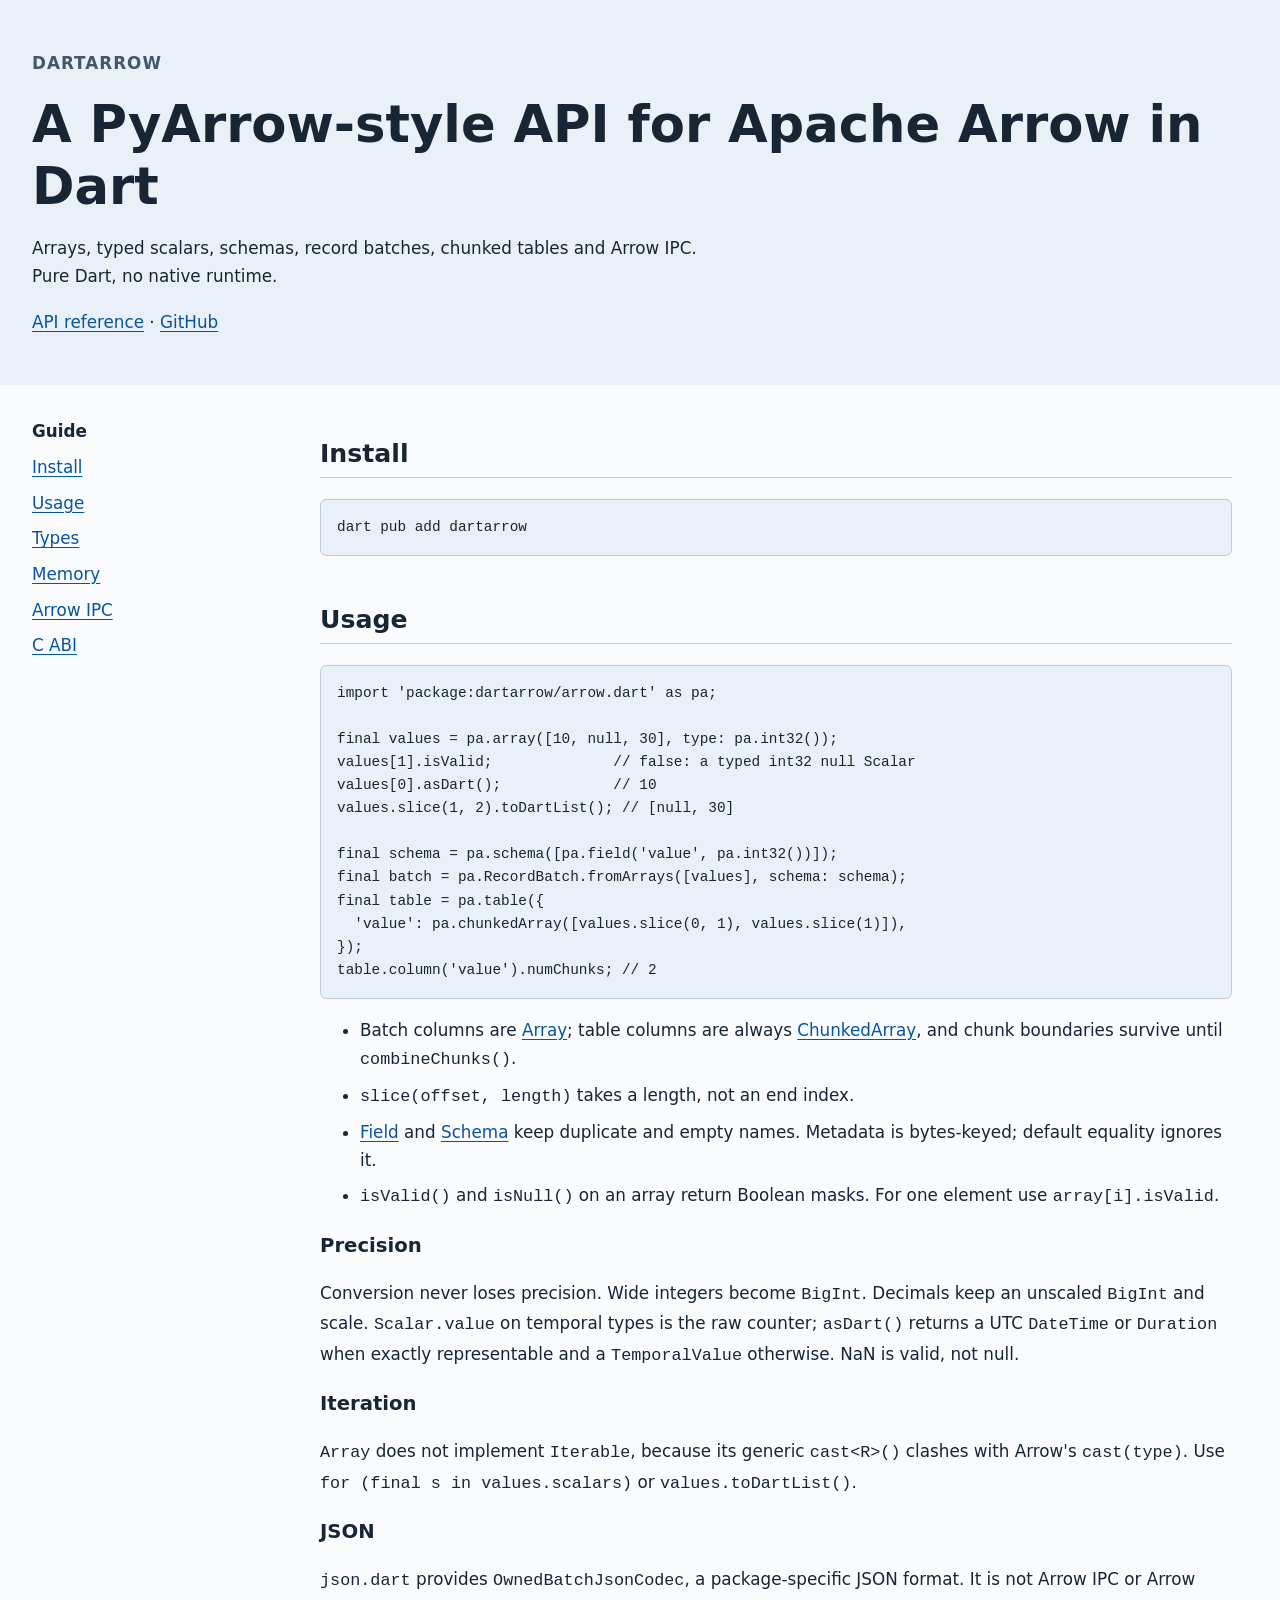
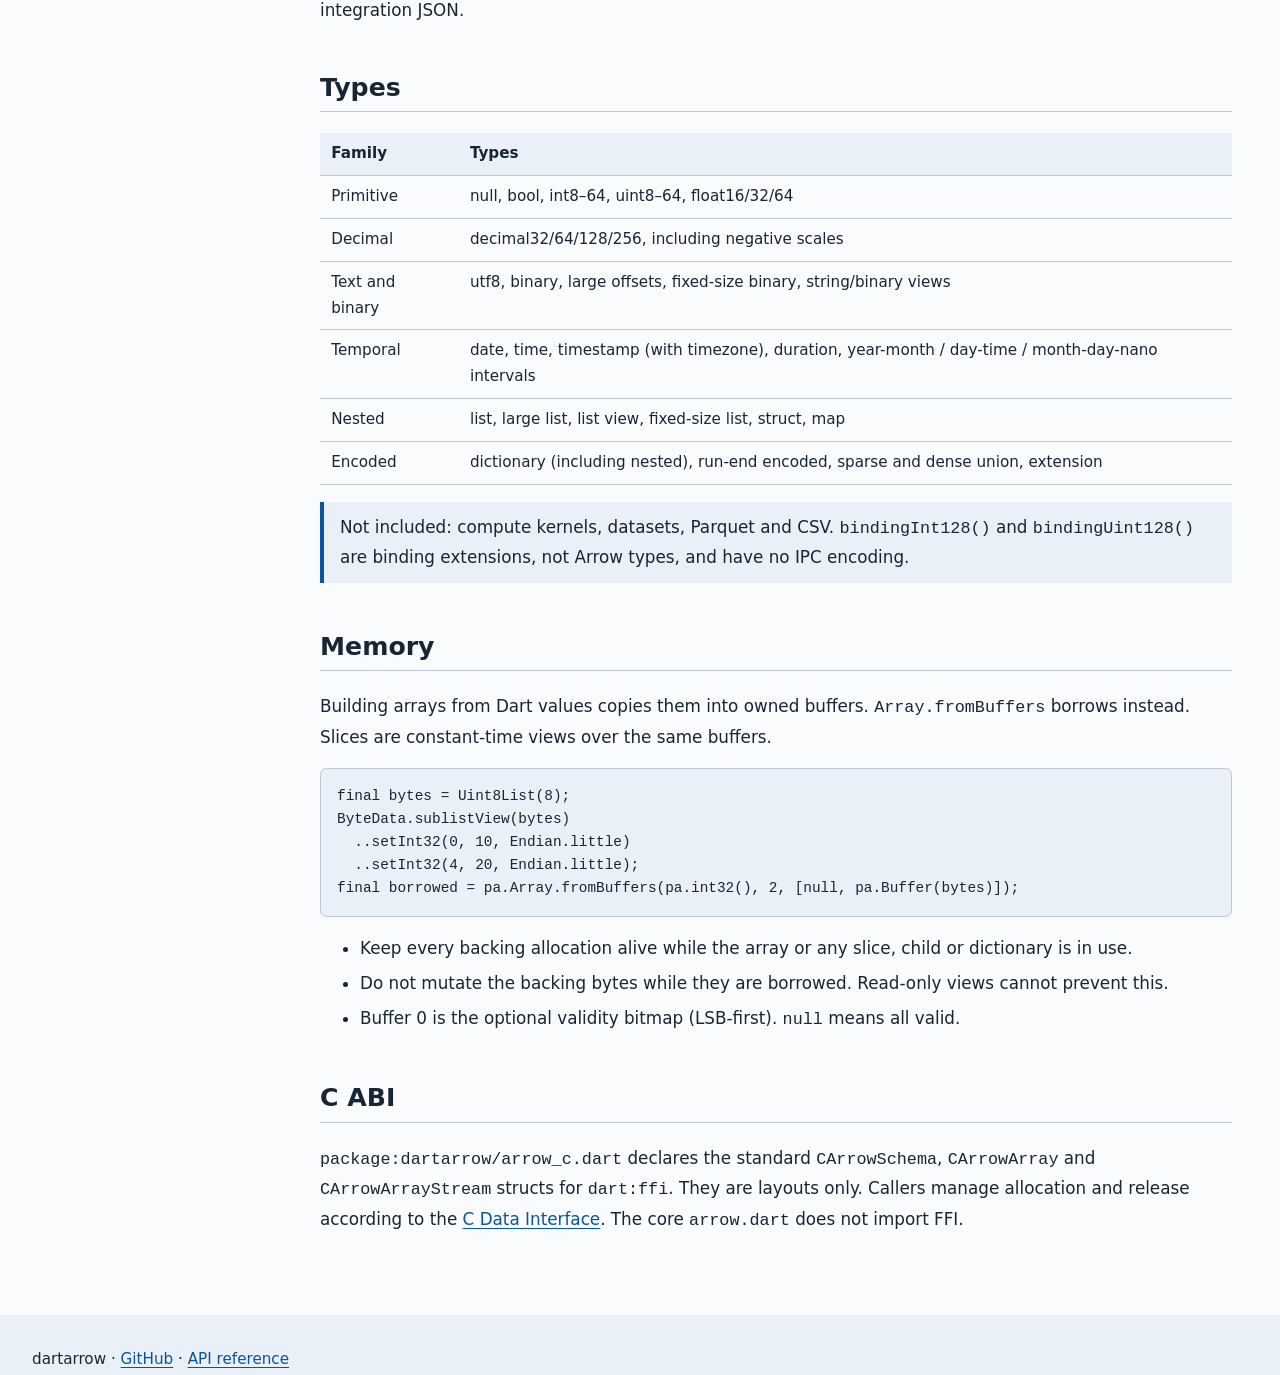
==== commit dfe23996: "Publish from tag pushes: pub.dev via OIDC, then the GitHub release The release workflow now runs on " ====
--- a/doc/site/index.html
+++ b/doc/site/index.html
@@ -30,12 +30,7 @@
 <main id="main">
 <section id="install">
 <h2>Install</h2>
-<p>Not yet on pub.dev. Use a Git dependency, and pin <code>ref</code> to a full commit SHA for reproducible builds.</p>
-<pre><code>dependencies:
-  dartarrow:
-    git:
-      url: https://github.com/richardrh/dartarrow.git
-      ref: main</code></pre>
+<pre><code>dart pub add dartarrow</code></pre>
 </section>
 <section id="usage">
 <h2>Usage</h2>
